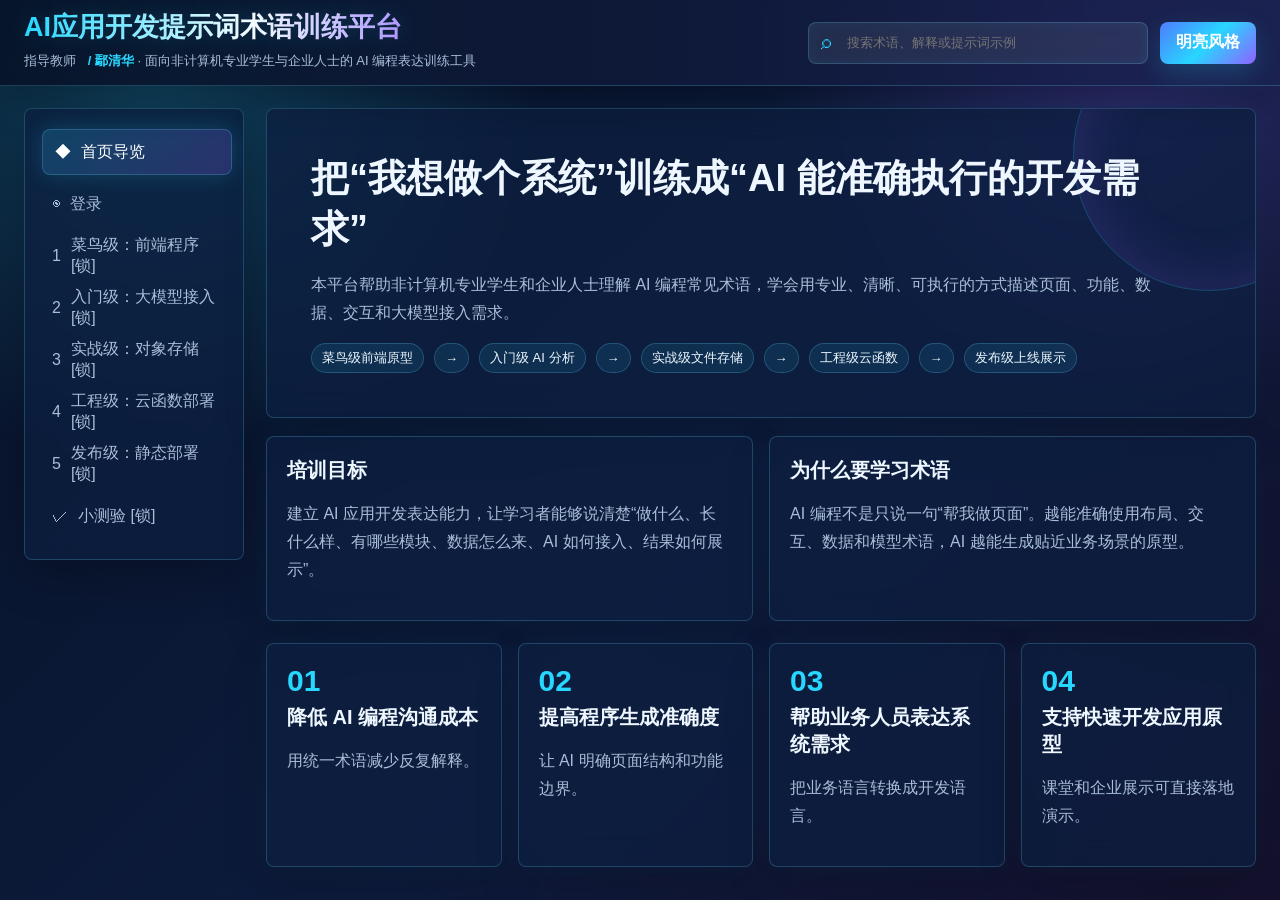
==== training.html @ 305ff989 "Add files via upload" ====
<!DOCTYPE html>
<html lang="zh-CN">
<head>
  <meta charset="UTF-8" />
  <meta name="viewport" content="width=device-width, initial-scale=1.0" />
  <title>AI应用开发提示词术语训练平台</title>
  <style>
    :root {
      --bg: #071328;
      --bg-2: #0d1b3d;
      --panel: rgba(13, 31, 65, 0.72);
      --panel-strong: rgba(18, 38, 83, 0.92);
      --text: #eef7ff;
      --muted: #a9bed8;
      --line: rgba(105, 219, 255, 0.22);
      --cyan: #27d7ff;
      --blue: #4f7cff;
      --violet: #8f62ff;
      --pink: #e55cff;
      --good: #48f0a9;
      --warn: #ffd166;
      --shadow: rgba(39, 215, 255, 0.18);
      --radius: 8px;
      --top-height: 86px;
      --side-width: 220px;
    }

    body.light {
      --bg: #eef6ff;
      --bg-2: #f7fbff;
      --panel: rgba(255, 255, 255, 0.82);
      --panel-strong: rgba(255, 255, 255, 0.96);
      --text: #10213f;
      --muted: #51637d;
      --line: rgba(38, 118, 180, 0.2);
      --cyan: #008fc5;
      --blue: #355eea;
      --violet: #7651dc;
      --pink: #be3cd2;
      --shadow: rgba(49, 111, 194, 0.16);
    }

    * { box-sizing: border-box; }
    html { scroll-behavior: smooth; }
    body {
      margin: 0;
      min-height: 100vh;
      font-family: "Microsoft YaHei", "PingFang SC", Arial, sans-serif;
      color: var(--text);
      background:
        radial-gradient(circle at 12% 8%, rgba(39, 215, 255, 0.24), transparent 28%),
        radial-gradient(circle at 88% 6%, rgba(143, 98, 255, 0.24), transparent 26%),
        linear-gradient(135deg, var(--bg), var(--bg-2) 58%, #14112d);
      overflow-x: hidden;
    }

    body.light {
      background:
        radial-gradient(circle at 12% 8%, rgba(39, 215, 255, 0.22), transparent 28%),
        radial-gradient(circle at 88% 6%, rgba(143, 98, 255, 0.18), transparent 26%),
        linear-gradient(135deg, var(--bg), var(--bg-2) 62%, #f8f0ff);
    }

    .topbar {
      position: fixed;
      inset: 0 0 auto 0;
      height: var(--top-height);
      z-index: 50;
      display: flex;
      align-items: center;
      justify-content: space-between;
      gap: 24px;
      padding: 14px 24px;
      background: linear-gradient(90deg, rgba(7, 19, 40, 0.92), rgba(25, 33, 78, 0.78));
      border-bottom: 1px solid var(--line);
      backdrop-filter: blur(18px);
      box-shadow: 0 12px 38px rgba(0, 0, 0, 0.25);
    }

    body.light .topbar {
      background: linear-gradient(90deg, rgba(255, 255, 255, 0.9), rgba(242, 247, 255, 0.8));
    }

    .brand {
      min-width: 0;
    }

    .brand h1 {
      margin: 0;
      font-size: clamp(20px, 2.1vw, 30px);
      line-height: 1.15;
      letter-spacing: 0;
      background: linear-gradient(90deg, var(--cyan), #fff, var(--violet));
      -webkit-background-clip: text;
      color: transparent;
      text-shadow: 0 0 24px rgba(39, 215, 255, 0.2);
    }

    body.light .brand h1 { background: linear-gradient(90deg, #006cba, #203c86, #8b40ca); -webkit-background-clip: text; }

    .brand p {
      margin: 7px 0 0;
      color: var(--muted);
      font-size: 13px;
      white-space: nowrap;
      overflow: hidden;
      text-overflow: ellipsis;
    }

    .teacher {
      color: var(--cyan);
      font-weight: 700;
      margin-left: 8px;
    }

    .top-actions {
      display: flex;
      align-items: center;
      gap: 12px;
      flex-shrink: 0;
    }

    .search-box {
      width: min(32vw, 340px);
      position: relative;
    }

    .search-box input {
      width: 100%;
      height: 42px;
      padding: 0 14px 0 38px;
      border: 1px solid var(--line);
      border-radius: var(--radius);
      color: var(--text);
      background: rgba(255, 255, 255, 0.08);
      outline: none;
      box-shadow: inset 0 0 18px rgba(39, 215, 255, 0.06);
    }

    .search-box::before {
      content: "⌕";
      position: absolute;
      left: 13px;
      top: 8px;
      color: var(--cyan);
      font-size: 20px;
    }

    button {
      font: inherit;
      color: var(--text);
      cursor: pointer;
      border: 0;
    }

    .gradient-btn {
      min-height: 42px;
      padding: 0 16px;
      border-radius: var(--radius);
      background: linear-gradient(135deg, var(--blue), var(--cyan), var(--violet));
      color: #fff;
      font-weight: 700;
      box-shadow: 0 10px 26px var(--shadow);
      transition: transform .22s ease, box-shadow .22s ease, filter .22s ease;
    }

    .gradient-btn:hover {
      transform: translateY(-2px);
      filter: brightness(1.08);
      box-shadow: 0 16px 34px var(--shadow);
    }

    .layout {
      display: grid;
      grid-template-columns: var(--side-width) minmax(0, 1fr);
      gap: 22px;
      padding: calc(var(--top-height) + 22px) 24px 28px;
    }

    .sidebar {
      position: fixed;
      top: calc(var(--top-height) + 22px);
      left: 24px;
      width: var(--side-width);
      max-height: calc(100vh - var(--top-height) - 42px);
      padding: 14px;
      border: 1px solid var(--line);
      border-radius: var(--radius);
      background: var(--panel);
      backdrop-filter: blur(16px);
      box-shadow: 0 18px 45px rgba(0, 0, 0, 0.24);
      overflow: auto;
    }

    .nav-btn {
      width: 100%;
      display: flex;
      align-items: center;
      gap: 10px;
      min-height: 46px;
      margin: 6px 0;
      padding: 0 12px;
      border-radius: var(--radius);
      background: transparent;
      color: var(--muted);
      text-align: left;
      transition: all .2s ease;
      border: 1px solid transparent;
    }

    .nav-btn:hover,
    .nav-btn.active {
      color: #fff;
      background: linear-gradient(135deg, rgba(39, 215, 255, 0.18), rgba(143, 98, 255, 0.22));
      border-color: var(--line);
      box-shadow: 0 0 22px var(--shadow);
      transform: translateX(3px);
    }

    body.light .nav-btn:hover,
    body.light .nav-btn.active { color: #16315f; }

    .main {
      grid-column: 2;
      min-width: 0;
    }

    .view {
      display: none;
      animation: rise .32s ease both;
    }

    .view.active { display: block; }

    @keyframes rise {
      from { opacity: 0; transform: translateY(10px); }
      to { opacity: 1; transform: translateY(0); }
    }

    .hero-panel,
    .glass-card,
    .term-card,
    .case-card,
    .quiz-card,
    .builder-panel {
      border: 1px solid var(--line);
      border-radius: var(--radius);
      background: var(--panel);
      backdrop-filter: blur(16px);
      box-shadow: 0 18px 44px rgba(0, 0, 0, 0.2), 0 0 28px rgba(39, 215, 255, 0.06);
    }

    .hero-panel {
      padding: clamp(24px, 4vw, 44px);
      position: relative;
      overflow: hidden;
    }

    .hero-panel::after {
      content: "";
      position: absolute;
      right: -90px;
      top: -90px;
      width: 270px;
      height: 270px;
      border: 1px solid rgba(39, 215, 255, 0.24);
      border-radius: 50%;
      box-shadow: inset 0 0 60px rgba(143, 98, 255, 0.2);
    }

    h2 {
      margin: 0 0 14px;
      font-size: clamp(24px, 3vw, 38px);
      letter-spacing: 0;
    }

    h3 {
      margin: 0 0 12px;
      font-size: 20px;
    }

    p { line-height: 1.75; }
    .muted { color: var(--muted); }

    .section-title {
      display: flex;
      align-items: end;
      justify-content: space-between;
      gap: 16px;
      margin: 0 0 18px;
    }

    .grid {
      display: grid;
      gap: 16px;
    }

    .value-grid { grid-template-columns: repeat(4, minmax(0, 1fr)); margin-top: 22px; }
    .two-grid { grid-template-columns: repeat(2, minmax(0, 1fr)); }
    .three-grid { grid-template-columns: repeat(3, minmax(0, 1fr)); }

    .glass-card {
      padding: 20px;
      transition: transform .22s ease, border-color .22s ease;
    }

    .glass-card:hover {
      transform: translateY(-4px);
      border-color: rgba(39, 215, 255, 0.5);
    }

    .metric {
      font-size: 30px;
      font-weight: 800;
      color: var(--cyan);
      margin-bottom: 6px;
    }

    .path {
      display: flex;
      flex-wrap: wrap;
      gap: 10px;
      margin-top: 16px;
    }

    .path span,
    .chip {
      display: inline-flex;
      align-items: center;
      min-height: 30px;
      padding: 4px 10px;
      border-radius: 999px;
      color: var(--text);
      border: 1px solid var(--line);
      background: rgba(39, 215, 255, 0.1);
      font-size: 13px;
    }

    .toolbar {
      display: flex;
      gap: 10px;
      flex-wrap: wrap;
      margin: 0 0 18px;
    }

    .filter-btn {
      min-height: 34px;
      padding: 0 12px;
      border-radius: 999px;
      background: rgba(255, 255, 255, 0.08);
      border: 1px solid var(--line);
      color: var(--muted);
    }

    .filter-btn.active {
      color: #fff;
      background: linear-gradient(135deg, var(--blue), var(--violet));
      box-shadow: 0 8px 20px var(--shadow);
    }

    body.light .filter-btn.active { color: #fff; }

    .term-category {
      margin: 0 0 22px;
    }

    .term-category h3 {
      color: var(--cyan);
      padding-left: 10px;
      border-left: 3px solid var(--cyan);
    }

    .level-nav {
      display: grid;
      grid-template-columns: repeat(5, minmax(0, 1fr));
      gap: 10px;
      margin-bottom: 12px;
    }

    .level-btn {
      min-height: 74px;
      padding: 12px;
      border-radius: var(--radius);
      border: 1px solid var(--line);
      background: rgba(255, 255, 255, 0.07);
      color: var(--muted);
      text-align: left;
      transition: all .22s ease;
    }

    .level-btn b {
      display: block;
      color: var(--text);
      margin-bottom: 4px;
      font-size: 15px;
    }

    .level-btn span {
      font-size: 12px;
      line-height: 1.45;
    }

    .level-btn.active,
    .level-btn:hover {
      background: linear-gradient(135deg, rgba(39, 215, 255, 0.18), rgba(143, 98, 255, 0.24));
      border-color: rgba(39, 215, 255, 0.5);
      box-shadow: 0 12px 28px var(--shadow);
      transform: translateY(-2px);
    }

    .level-summary {
      display: grid;
      grid-template-columns: minmax(0, 1.25fr) minmax(260px, .75fr);
      gap: 16px;
      margin: 0 0 16px;
    }

    .dictionary-content {
      min-height: 320px;
    }

    .term-list {
      grid-template-columns: repeat(2, minmax(0, 1fr));
    }

    .term-card {
      padding: 18px;
      transition: transform .22s ease, border-color .22s ease;
    }

    .term-card:hover {
      transform: translateY(-4px);
      border-color: rgba(229, 92, 255, 0.42);
    }

    .term-card strong {
      display: block;
      font-size: 18px;
      margin-bottom: 8px;
      color: var(--text);
    }

    .example {
      margin-top: 10px;
      padding: 11px 12px;
      border-left: 3px solid var(--cyan);
      background: rgba(39, 215, 255, 0.08);
      color: var(--muted);
      border-radius: 0 var(--radius) var(--radius) 0;
    }

    .flip-grid {
      grid-template-columns: repeat(auto-fill, minmax(230px, 1fr));
    }

    .flip {
      min-height: 250px;
      perspective: 1000px;
    }

    .flip-inner {
      position: relative;
      width: 100%;
      height: 100%;
      min-height: 250px;
      transition: transform .62s ease;
      transform-style: preserve-3d;
    }

    .flip:hover .flip-inner { transform: rotateY(180deg); }

    .flip-face {
      position: absolute;
      inset: 0;
      padding: 18px;
      border: 1px solid var(--line);
      border-radius: var(--radius);
      background: linear-gradient(145deg, rgba(39, 215, 255, 0.12), rgba(143, 98, 255, 0.14)), var(--panel-strong);
      backface-visibility: hidden;
      overflow: auto;
      box-shadow: 0 16px 34px rgba(0, 0, 0, 0.18);
    }

    .flip-back { transform: rotateY(180deg); }
    .flip-title { font-size: 24px; font-weight: 800; margin-top: 42px; }

    .graph-wrap {
      display: grid;
      grid-template-columns: minmax(0, 1.4fr) minmax(280px, .6fr);
      gap: 18px;
    }

    .graph-stage {
      min-height: 540px;
      position: relative;
      border: 1px solid var(--line);
      border-radius: var(--radius);
      background:
        radial-gradient(circle at 50% 50%, rgba(39, 215, 255, 0.16), transparent 23%),
        radial-gradient(circle at 22% 26%, rgba(143, 98, 255, 0.16), transparent 18%),
        radial-gradient(circle at 80% 74%, rgba(72, 240, 169, 0.1), transparent 18%),
        linear-gradient(rgba(39, 215, 255, 0.05) 1px, transparent 1px),
        linear-gradient(90deg, rgba(39, 215, 255, 0.05) 1px, transparent 1px),
        rgba(0, 0, 0, 0.1);
      background-size: 28px 28px;
      overflow: hidden;
    }

    .graph-stage svg {
      position: absolute;
      inset: 0;
      width: 100%;
      height: 100%;
      pointer-events: none;
    }

    .node {
      position: absolute;
      width: 132px;
      min-height: 50px;
      padding: 10px;
      display: grid;
      place-items: center;
      text-align: center;
      border-radius: var(--radius);
      border: 1px solid rgba(39, 215, 255, 0.45);
      background: rgba(14, 36, 78, 0.88);
      box-shadow: 0 0 26px rgba(39, 215, 255, 0.14);
      color: #fff;
      font-weight: 700;
      transform: translate(-50%, -50%);
      transition: all .22s ease;
    }

    body.light .node { background: rgba(255, 255, 255, 0.94); color: #143265; }

    .node.center {
      width: 170px;
      min-height: 72px;
      background: linear-gradient(135deg, var(--blue), var(--violet));
    }

    .node.level-node {
      width: 158px;
      min-height: 66px;
      background: linear-gradient(145deg, rgba(39, 215, 255, 0.2), rgba(143, 98, 255, 0.22)), rgba(14, 36, 78, 0.92);
    }

    .node.category-node {
      width: 118px;
      min-height: 44px;
      font-size: 12px;
      border-color: rgba(72, 240, 169, 0.42);
      box-shadow: 0 0 18px rgba(72, 240, 169, 0.12);
    }

    .node:hover,
    .node.active {
      border-color: var(--pink);
      box-shadow: 0 0 34px rgba(229, 92, 255, 0.36);
      transform: translate(-50%, -50%) scale(1.04);
    }

    .case-card {
      padding: 20px;
    }

    .stage-rail {
      display: grid;
      grid-template-columns: repeat(5, minmax(0, 1fr));
      gap: 10px;
      margin: 16px 0;
    }

    .stage-btn {
      min-height: 82px;
      padding: 12px;
      border: 1px solid var(--line);
      border-radius: var(--radius);
      background: rgba(255, 255, 255, 0.07);
      color: var(--muted);
      text-align: left;
      transition: all .22s ease;
    }

    .stage-btn b {
      display: block;
      color: var(--text);
      margin-bottom: 4px;
      font-size: 14px;
    }

    .stage-btn.active,
    .stage-btn:hover {
      color: var(--text);
      border-color: rgba(39, 215, 255, .55);
      background: linear-gradient(135deg, rgba(39, 215, 255, .16), rgba(143, 98, 255, .22));
      box-shadow: 0 12px 28px var(--shadow);
      transform: translateY(-2px);
    }

    .process-flow {
      display: flex;
      flex-wrap: wrap;
      gap: 10px;
      align-items: center;
      margin: 12px 0;
    }

    .process-flow span {
      display: inline-flex;
      align-items: center;
      min-height: 34px;
      padding: 6px 11px;
      border: 1px solid var(--line);
      border-radius: var(--radius);
      background: rgba(39, 215, 255, .08);
      color: var(--muted);
    }

    .prompt-box {
      white-space: pre-wrap;
      padding: 14px;
      border-left: 3px solid var(--cyan);
      border-radius: 0 var(--radius) var(--radius) 0;
      background: rgba(39, 215, 255, .08);
      color: var(--text);
      line-height: 1.75;
    }

    .subnav {
      display: flex;
      flex-wrap: wrap;
      gap: 10px;
      margin: 16px 0;
    }

    .subnav-btn {
      min-height: 36px;
      padding: 0 12px;
      border-radius: 999px;
      border: 1px solid var(--line);
      background: rgba(255, 255, 255, .07);
      color: var(--muted);
    }

    .subnav-btn.active,
    .subnav-btn:hover {
      color: #fff;
      border-color: rgba(39, 215, 255, .55);
      background: linear-gradient(135deg, var(--blue), var(--violet));
      box-shadow: 0 8px 20px var(--shadow);
    }

    body.light .subnav-btn.active,
    body.light .subnav-btn:hover { color: #fff; }

    .compare {
      display: grid;
      grid-template-columns: repeat(2, minmax(0, 1fr));
      gap: 16px;
      margin: 20px 0;
    }

    .compare-card {
      padding: 18px;
      border-radius: var(--radius);
      border: 1px solid var(--line);
      background: rgba(255, 255, 255, 0.07);
    }

    .compare-card.professional {
      border-color: rgba(72, 240, 169, 0.45);
      box-shadow: 0 0 26px rgba(72, 240, 169, 0.08);
    }

    .builder {
      display: grid;
      grid-template-columns: minmax(0, .92fr) minmax(360px, 1.08fr);
      gap: 18px;
    }

    .builder-panel {
      padding: 18px;
    }

    .check-group {
      margin-bottom: 18px;
    }

    .check-group h3 {
      font-size: 17px;
      color: var(--cyan);
    }

    .options {
      display: grid;
      grid-template-columns: repeat(2, minmax(0, 1fr));
      gap: 10px;
    }

    label.option {
      display: flex;
      align-items: center;
      gap: 9px;
      padding: 10px;
      min-height: 42px;
      border: 1px solid var(--line);
      border-radius: var(--radius);
      background: rgba(255, 255, 255, 0.06);
      color: var(--muted);
      cursor: pointer;
    }

    label.option:has(input:checked) {
      color: var(--text);
      border-color: rgba(39, 215, 255, 0.55);
      background: rgba(39, 215, 255, 0.14);
    }

    input[type="checkbox"],
    input[type="radio"] {
      accent-color: var(--cyan);
    }

    textarea {
      width: 100%;
      min-height: 300px;
      resize: vertical;
      padding: 14px;
      color: var(--text);
      border: 1px solid var(--line);
      border-radius: var(--radius);
      background: rgba(0, 0, 0, 0.18);
      outline: none;
      line-height: 1.72;
      font-family: "Microsoft YaHei", Arial, sans-serif;
    }

    body.light textarea { background: rgba(255, 255, 255, 0.72); }

    .scores {
      display: grid;
      grid-template-columns: repeat(3, 1fr);
      gap: 10px;
      margin: 14px 0;
    }

    .score {
      padding: 12px;
      border: 1px solid var(--line);
      border-radius: var(--radius);
      background: rgba(255, 255, 255, 0.06);
      text-align: center;
    }

    .score b {
      display: block;
      font-size: 24px;
      color: var(--good);
    }

    .quiz-card {
      padding: 18px;
      margin-bottom: 14px;
    }

    .quiz-options {
      display: grid;
      gap: 10px;
      margin-top: 12px;
    }

    .quiz-option {
      width: 100%;
      padding: 12px;
      text-align: left;
      border: 1px solid var(--line);
      border-radius: var(--radius);
      background: rgba(255, 255, 255, 0.06);
      color: var(--text);
    }

    .quiz-option.correct { border-color: var(--good); background: rgba(72, 240, 169, 0.14); }
    .quiz-option.wrong { border-color: #ff6b8a; background: rgba(255, 107, 138, 0.14); }

    .answer {
      display: none;
      margin-top: 12px;
      padding: 12px;
      border-radius: var(--radius);
      background: rgba(39, 215, 255, 0.08);
      color: var(--muted);
    }

    .answer.show { display: block; }

    .form-grid {
      display: grid;
      grid-template-columns: repeat(2, minmax(0, 1fr));
      gap: 14px;
      margin: 14px 0;
    }

    .field label {
      display: block;
      margin-bottom: 8px;
      color: var(--muted);
      font-size: 14px;
    }

    .field input {
      width: 100%;
      min-height: 42px;
      padding: 0 12px;
      border-radius: var(--radius);
      border: 1px solid var(--line);
      color: var(--text);
      background: rgba(255, 255, 255, 0.08);
      outline: none;
    }

    .status-strip {
      display: flex;
      align-items: center;
      justify-content: space-between;
      gap: 12px;
      flex-wrap: wrap;
      margin-bottom: 16px;
      padding: 14px 16px;
      border: 1px solid var(--line);
      border-radius: var(--radius);
      background: rgba(39, 215, 255, 0.08);
    }

    .locked-note {
      padding: 24px;
      text-align: center;
      border: 1px solid var(--line);
      border-radius: var(--radius);
      background: var(--panel);
    }

    .data-table {
      width: 100%;
      border-collapse: collapse;
      overflow: hidden;
      border-radius: var(--radius);
    }

    .data-table th,
    .data-table td {
      padding: 11px 10px;
      border-bottom: 1px solid var(--line);
      text-align: left;
      vertical-align: top;
      color: var(--muted);
      font-size: 14px;
    }

    .data-table th {
      color: var(--text);
      background: rgba(39, 215, 255, 0.1);
    }

    .empty {
      padding: 28px;
      text-align: center;
      color: var(--muted);
    }

    .toast {
      position: fixed;
      right: 22px;
      bottom: 22px;
      z-index: 90;
      padding: 12px 16px;
      border-radius: var(--radius);
      background: var(--panel-strong);
      border: 1px solid var(--line);
      box-shadow: 0 16px 34px rgba(0, 0, 0, 0.22);
      transform: translateY(20px);
      opacity: 0;
      pointer-events: none;
      transition: all .25s ease;
    }

    .toast.show { transform: translateY(0); opacity: 1; }

    @media (max-width: 1050px) {
      :root { --side-width: 188px; }
      .value-grid, .three-grid { grid-template-columns: repeat(2, minmax(0, 1fr)); }
      .term-list, .builder, .graph-wrap, .level-summary { grid-template-columns: 1fr; }
      .level-nav, .stage-rail { grid-template-columns: repeat(2, minmax(0, 1fr)); }
      .graph-stage { min-height: 460px; }
    }

    @media (max-width: 760px) {
      :root { --top-height: 148px; }
      .topbar {
        align-items: stretch;
        flex-direction: column;
        gap: 10px;
        padding: 12px 14px;
      }
      .top-actions { width: 100%; }
      .search-box { width: 100%; }
      .gradient-btn { flex-shrink: 0; }
      .layout {
        display: block;
        padding: calc(var(--top-height) + 12px) 12px 20px;
      }
      .sidebar {
        position: sticky;
        top: var(--top-height);
        left: auto;
        width: 100%;
        display: flex;
        gap: 8px;
        overflow-x: auto;
        margin-bottom: 14px;
      }
      .nav-btn {
        min-width: 126px;
        justify-content: center;
        margin: 0;
      }
      .main { grid-column: auto; }
      .value-grid, .two-grid, .three-grid, .compare, .options, .scores, .form-grid { grid-template-columns: 1fr; }
      .level-nav, .stage-rail { grid-template-columns: 1fr; }
      .brand p { white-space: normal; }
      .node { width: 112px; font-size: 13px; }
      .node.center { width: 142px; }
    }
  </style>
</head>
<body>
  <header class="topbar">
    <div class="brand">
      <h1>AI应用开发提示词术语训练平台</h1>
      <p>指导教师 <span class="teacher">/ 鄢清华</span> · 面向非计算机专业学生与企业人士的 AI 编程表达训练工具</p>
    </div>
    <div class="top-actions">
      <div class="search-box">
        <input id="searchInput" type="search" placeholder="搜索术语、解释或提示词示例" />
      </div>
      <button id="themeToggle" class="gradient-btn">明亮风格</button>
    </div>
  </header>

  <div class="layout">
    <aside class="sidebar" id="sidebar"></aside>
    <main class="main">
      <section id="home" class="view active"></section>
      <section id="auth" class="view"></section>
      <section id="level0" class="view"></section>
      <section id="level1" class="view"></section>
      <section id="level2" class="view"></section>
      <section id="level3" class="view"></section>
      <section id="level4" class="view"></section>
      <section id="dictionary" class="view"></section>
      <section id="cards" class="view"></section>
      <section id="graph" class="view"></section>
      <section id="cases" class="view"></section>
      <section id="journey" class="view"></section>
      <section id="builder" class="view"></section>
      <section id="quiz" class="view"></section>
      <section id="admin" class="view"></section>
      <section id="searchResults" class="view"></section>
    </main>
  </div>
  <div id="toast" class="toast"></div>

  <script>
    const navItems = [
      { id: "home", label: "首页导览", icon: "◆", access: "public" },
      { id: "auth", label: "登录", icon: "◉", access: "public" },
      { id: "level0", label: "菜鸟级：前端程序", icon: "1", access: "user" },
      { id: "level1", label: "入门级：大模型接入", icon: "2", access: "user" },
      { id: "level2", label: "实战级：对象存储", icon: "3", access: "user" },
      { id: "level3", label: "工程级：云函数部署", icon: "4", access: "user" },
      { id: "level4", label: "发布级：静态部署", icon: "5", access: "user" },
      { id: "quiz", label: "小测验", icon: "✓", access: "user" },
      { id: "admin", label: "系统管理", icon: "★", access: "admin" }
    ];

    const terms = [
      ["项目与文件结构类", "单文件 HTML", "把页面结构、样式和脚本都写在一个 HTML 文件中。", "像一个装好所有零件的演示文件，打开浏览器就能运行。", "请生成一个单文件 HTML 程序，CSS 和 JavaScript 全部内嵌。"],
      ["项目与文件结构类", "前端页面", "用户在浏览器中看到和操作的网页界面。", "就像系统的门面和操作台。", "请先生成前端页面原型，重点展示布局和交互效果。"],
      ["项目与文件结构类", "静态网页原型", "不连接后端数据库，主要用于展示界面和流程的网页。", "像一套可以点击的效果图。", "请制作一个静态网页原型，所有数据使用 JavaScript 数组模拟。"],
      ["项目与文件结构类", "本地运行", "程序不依赖服务器，直接用浏览器打开即可使用。", "文件放在电脑上双击就能看。", "要求程序可以本地运行，不依赖后端服务。"],
      ["项目与文件结构类", "模块化结构", "把功能按模块分组，便于阅读、维护和扩展。", "像把课程按章节整理好。", "请将代码按数据、渲染、交互三个模块组织。"],

      ["页面布局与视觉设计类", "UI", "User Interface，用户界面，指按钮、卡片、菜单等视觉与操作元素。", "用户看到和点击的所有界面部分。", "请设计清晰、美观、适合课堂展示的 UI。"],
      ["页面布局与视觉设计类", "响应式布局", "页面能根据电脑、平板、手机屏幕自动调整排版。", "大屏小屏都不挤、不乱。", "请实现响应式布局，电脑端优先，同时兼容手机。"],
      ["页面布局与视觉设计类", "卡片式布局", "用一个个卡片承载信息，便于分组展示。", "像把信息放进整齐的信息盒子。", "请使用卡片式布局展示指标、术语和案例。"],
      ["页面布局与视觉设计类", "毛玻璃效果", "半透明背景配合模糊，形成现代科技感。", "像隔着磨砂玻璃看背景。", "请为主要内容卡片增加毛玻璃效果和轻微发光边框。"],
      ["页面布局与视觉设计类", "渐变按钮", "按钮背景由多个颜色平滑过渡。", "让关键操作更醒目。", "请为主要按钮使用蓝紫青色渐变效果。"],
      ["页面布局与视觉设计类", "发光边框", "边框带有柔和光晕，增强科技视觉。", "像电子屏边缘微微发亮。", "请给当前卡片增加青色发光边框。"],
      ["页面布局与视觉设计类", "视觉层级", "通过大小、颜色、间距区分信息重要程度。", "让用户先看到重点，再看细节。", "请优化视觉层级，使标题、说明和操作按钮清晰区分。"],

      ["导航与菜单类", "顶部导航栏", "固定在页面顶部的导航或标题区域。", "页面最上方的控制条。", "请在页面顶部固定显示系统名称、搜索框和风格切换按钮。"],
      ["导航与菜单类", "左侧导航键", "放在页面左边的功能切换按钮。", "像软件左边的功能目录。", "请使用左侧导航键切换不同功能模块。"],
      ["导航与菜单类", "共享主显示区", "多个功能共用同一个内容区域，根据点击切换显示。", "一个大屏幕，点不同菜单就换不同内容。", "点击左侧导航后，所有内容都在共享主显示区切换，不跳转页面。"],
      ["导航与菜单类", "隐藏抽屉式菜单", "菜单默认收起，需要点击按钮后从侧边滑出。", "像手机 App 里的侧滑菜单。", "请在移动端使用隐藏抽屉式菜单节省空间。"],
      ["导航与菜单类", "高亮状态", "当前选中菜单或按钮用颜色、背景等方式突出。", "告诉用户现在在哪个栏目。", "请为当前选中的导航键添加高亮效果。"],

      ["交互控件类", "搜索框", "用于输入关键词并筛选内容的控件。", "输入想找的词，系统显示相关结果。", "请添加搜索框，支持按术语名称、解释和示例搜索。"],
      ["交互控件类", "复选框", "可以多选的选项控件。", "适合同时选择多个功能。", "请用复选框让用户选择需要的功能模块。"],
      ["交互控件类", "单选按钮", "一组选项中只能选择一个。", "适合二选一或多选一。", "请用单选按钮选择模型输出模式。"],
      ["交互控件类", "筛选器", "按分类、标签或条件缩小显示范围。", "从很多内容里快速挑出想看的部分。", "请为术语卡片增加分类筛选器。"],
      ["交互控件类", "一键复制", "点击按钮复制文本到剪贴板。", "不用手动选中文字。", "请为生成的提示词增加一键复制按钮。"],
      ["交互控件类", "悬浮动画", "鼠标经过元素时产生轻微移动、发光或翻转。", "让界面更有反馈感。", "请为卡片添加鼠标悬浮动画。"],

      ["AI 大模型接入类", "API Key", "调用大模型服务时用于身份验证的密钥。", "像访问 AI 服务的专用钥匙。", "请预留 API Key 输入框，但不要在前端代码中写死密钥。"],
      ["AI 大模型接入类", "大模型接入", "让程序通过接口调用 AI 模型生成、分析或对话。", "把 AI 能力接进应用里。", "请预留大模型 API 接入模块，包含模型选择和提示词模板。"],
      ["AI 大模型接入类", "模型选择", "让用户选择不同 AI 模型处理任务。", "根据任务选择不同 AI 助手。", "请添加模型选择下拉框，支持后续扩展更多模型。"],
      ["AI 大模型接入类", "提示词模板", "预先设计好的提示词结构，可重复使用。", "像一张标准提需求表。", "请内置提示词模板，用户勾选后自动拼装完整需求。"],
      ["AI 大模型接入类", "流式输出", "AI 生成内容时逐字或分段显示。", "像正在实时打字。", "请设计流式输出展示区域，便于观察 AI 生成过程。"],
      ["AI 大模型接入类", "上下文保留", "保存前面对话或数据，让 AI 理解连续任务。", "让 AI 记得刚才说过什么。", "请支持上下文保留，便于多轮修改同一个应用。"],

      ["数据导入、存储与管理类", "JSON 数据", "一种常见的数据格式，适合在网页中保存结构化信息。", "像用键值对整理出来的表格信息。", "请使用 JSON 数组内置术语、案例和测验数据。"],
      ["数据导入、存储与管理类", "数据导入", "把外部表格、文本或文件加载到系统中。", "把资料放进系统让它处理。", "请添加数据导入入口，支持后续读取 Excel 或 CSV 文件。"],
      ["数据导入、存储与管理类", "本地存储", "把少量数据保存在用户浏览器中。", "关闭网页后还能保留一些设置。", "请将主题偏好保存在用户浏览器中，用户下次打开时仍能保留选择。"],
      ["数据导入、存储与管理类", "数据表", "按行列组织的数据集合。", "像 Excel 里的表。", "请用数据表展示导入后的员工或课程信息。"],
      ["数据导入、存储与管理类", "增删改查", "新增、删除、修改、查询数据的基本操作。", "管理数据最常见的四件事。", "请为企业管理系统设计增删改查功能模块。"],

      ["图表与可视化类", "数据可视化", "用图表把数据规律展示出来。", "把数字变成更容易看懂的图。", "请加入数据可视化模块，展示趋势、占比和排名。"],
      ["图表与可视化类", "柱状图", "用长短不同的柱子比较数量。", "适合看谁多谁少。", "请用柱状图展示各部门培训人数。"],
      ["图表与可视化类", "折线图", "用线条展示数据随时间变化的趋势。", "适合看上升或下降。", "请用折线图展示近 12 个月销售趋势。"],
      ["图表与可视化类", "饼图", "用扇形展示各部分占比。", "适合看构成比例。", "请用饼图展示不同岗位简历占比。"],
      ["图表与可视化类", "大屏看板", "适合投屏展示的综合数据页面。", "像企业会议室里的数据大屏。", "请设计科技风大屏看板，展示核心指标和动态图表。"],

      ["功能模块设计类", "登录模块", "用于用户进入系统前身份确认的功能。", "进入系统的门禁。", "请设计登录模块界面，支持姓名和手机号登录。"],
      ["功能模块设计类", "报告生成", "根据数据自动生成分析结论或文档。", "让系统帮忙写总结。", "请添加报告生成按钮，根据图表数据生成分析摘要。"],
      ["功能模块设计类", "一键下载", "点击按钮下载报告、图片或数据文件。", "把结果保存到电脑。", "请加入一键下载功能，导出当前报告文本。"],
      ["功能模块设计类", "用户设置", "让用户修改偏好、主题、模型等配置。", "系统里的个人设置区。", "请设计用户设置模块，包含主题和模型配置。"],
      ["功能模块设计类", "权限管理", "控制不同角色能看到或操作哪些内容。", "不同身份有不同权限。", "请为企业管理系统预留权限管理模块。"],

      ["用户体验与界面细节类", "可读性", "文字清晰、对比足够、信息不过度拥挤。", "看得清、读得顺。", "请保证文字清晰可读，深色背景下对比度足够。"],
      ["用户体验与界面细节类", "空状态", "没有数据时显示的提示内容。", "没有结果时别让页面空白。", "请为搜索无结果时设计空状态提示。"],
      ["用户体验与界面细节类", "即时反馈", "用户操作后马上显示结果或提示。", "点了按钮就知道发生了什么。", "请在复制、答题和筛选后提供即时反馈。"],
      ["用户体验与界面细节类", "加载状态", "数据处理中显示等待提示。", "告诉用户系统正在处理。", "请为生成报告过程设计加载状态。"],
      ["用户体验与界面细节类", "信息密度", "单位屏幕内展示的信息多少。", "信息太少显空，太多显乱。", "请控制信息密度，适合课堂投屏和企业演示。"],

      ["AI 编程提示词动作词类", "生成", "要求 AI 从零创建内容或代码。", "让 AI 帮你做出来。", "请生成一个完整可运行的单文件 HTML 程序。"],
      ["AI 编程提示词动作词类", "优化", "在原有基础上改得更好。", "不是重做，而是变好。", "请优化页面布局和按钮交互，让界面更专业。"],
      ["AI 编程提示词动作词类", "重构", "调整代码结构，提升可维护性，不一定改变外观。", "把内部整理得更清楚。", "请重构 JavaScript 代码，使数据和渲染逻辑分离。"],
      ["AI 编程提示词动作词类", "修复", "解决错误、异常或不符合预期的问题。", "把坏掉的地方改好。", "请修复搜索框无法匹配提示词示例的问题。"],
      ["AI 编程提示词动作词类", "扩展", "在已有功能上增加新功能。", "继续加模块。", "请扩展小测验模块，增加答题统计和错题回顾。"],
      ["AI 编程提示词动作词类", "预留", "先设计接口或位置，方便后续接入真实能力。", "先留好插口。", "请预留真实数据库和大模型 API 接入位置。"]
    ].map(([category, name, desc, plain, example]) => ({ category, name, desc, plain, example }));

    terms.push(...[
      ["对象存储及文件写入调用类", "对象存储", "一种把图片、文档、音视频、压缩包、日志等非结构化文件保存到云端的存储服务。它通常用 Bucket 管理空间，用 Object 表示每个文件，并通过 HTTP/HTTPS 链接、API 或 SDK 完成上传、读取、下载、删除、权限控制和生命周期管理。", "像给应用配了一个云端文件柜：前端负责选择文件和发起上传，云端负责可靠保存文件，并返回一个可访问或受权限保护的文件链接。", "请为系统设计对象存储模块，支持文件上传、文件列表、访问链接生成、权限控制和后续接入云函数安全写入。"],
      ["对象存储及文件写入调用类", "Bucket", "对象存储中用于归类存放文件的容器。", "像云端文件柜里的一个文件夹。", "请在提示词中说明文件上传到指定 Bucket，并返回可访问链接。"],
      ["对象存储及文件写入调用类", "文件上传", "把本地文件传到系统或云端存储服务中。", "把电脑里的资料放到应用里。", "请添加文件上传控件，支持上传图片、PDF 或 Excel 文件。"],
      ["对象存储及文件写入调用类", "文件下载", "把系统中的文件保存到用户电脑。", "把云端或页面里的结果取回来。", "请提供文件下载按钮，允许用户下载生成的报告。"],
      ["对象存储及文件写入调用类", "文件写入", "程序把文本、数据或文件内容保存到指定位置。", "让系统真的把结果写进去，而不是只显示。", "请通过后端接口或云函数完成文件写入，不要只在前端模拟。"],
      ["对象存储及文件写入调用类", "访问链接", "文件上传后生成的可访问 URL 地址。", "别人打开这个链接就能看到文件。", "请在上传成功后返回文件访问链接，并显示在结果列表中。"],
      ["对象存储及文件写入调用类", "权限策略", "控制谁可以读取、上传、删除文件的规则。", "给云端文件柜设置开门权限。", "请说明对象存储权限策略，避免所有文件被公开访问。"],

      ["云函数部署类", "云函数", "运行在云端的轻量后端函数，属于 Serverless 计算方式。它通常由 HTTP 请求、文件上传、定时任务、数据库变化等事件触发，用来处理大模型调用、文件写入、数据清洗、权限校验、消息通知等前端不适合直接完成的任务。", "像给前端页面配了一个云端办事窗口：网页把请求交给云函数，云函数在云端安全处理密钥、接口、文件和数据，再把结果返回给网页。", "请使用云函数作为前端和大模型 API 之间的服务端代理，把 API Key 放在环境变量中，并通过 HTTP 触发器返回 AI 生成结果。"],
      ["云函数部署类", "触发器", "决定云函数何时被调用的入口，例如 HTTP 请求触发。", "像按下按钮后启动云端处理。", "请配置 HTTP 触发器，让前端可以访问云函数。"],
      ["云函数部署类", "环境变量", "部署环境中保存配置和密钥的变量。", "把敏感钥匙放在云端保险箱里。", "请把 API Key 放入云函数环境变量，不要暴露在前端。"],
      ["云函数部署类", "服务端代理", "由后端代替前端调用第三方接口，保护密钥并处理跨域。", "让云端中转请求，前端不直接碰密钥。", "请通过服务端代理调用大模型 API，并把结果返回给前端。"],
      ["云函数部署类", "跨域配置", "允许不同域名之间安全访问接口的配置。", "让网页和云函数能互相说话。", "请为云函数接口配置跨域访问，允许静态网页调用。"],
      ["云函数部署类", "日志调试", "查看云端运行日志，用于定位错误。", "出问题时看云端记录。", "请加入日志调试说明，便于排查云函数请求失败原因。"],

      ["GitHub 静态链接部署类", "GitHub Pages", "GitHub 提供的静态网页托管服务。", "把网页放到 GitHub 后生成公开访问链接。", "请说明如何用 GitHub Pages 发布这个静态网页。"],
      ["GitHub 静态链接部署类", "静态部署", "发布不需要后端运行环境的 HTML、CSS、JavaScript 文件。", "把网页文件直接放到线上展示。", "请将项目整理为可静态部署的结构，确保 index.html 可直接访问。"],
      ["GitHub 静态链接部署类", "仓库", "GitHub 上保存项目代码的空间。", "像一个线上项目文件夹。", "请把 HTML 文件放入 GitHub 仓库，并准备发布说明。"],
      ["GitHub 静态链接部署类", "分支", "代码仓库中的版本线，GitHub Pages 常用指定分支发布。", "像同一个项目的不同版本通道。", "请说明使用 main 分支或 docs 目录进行静态发布。"],
      ["GitHub 静态链接部署类", "index.html", "静态网站默认打开的首页文件。", "访问网站时最先显示的页面。", "请确保入口文件命名为 index.html，方便 GitHub Pages 识别。"],
      ["GitHub 静态链接部署类", "版本更新", "修改代码后重新提交并刷新线上页面。", "网页发布后还能继续迭代。", "请提供版本更新步骤，说明修改后如何重新发布。"]
    ].map(([category, name, desc, plain, example]) => ({ category, name, desc, plain, example })));

    const dictionaryLevels = [
      {
        title: "前端程序",
        rank: "菜鸟级",
        ability: "这个级别您可以做到：用清晰提示词让 AI 生成一个可直接打开的单文件 HTML 页面，包含基础布局、导航菜单、卡片展示、按钮交互、搜索筛选、响应式适配等前端原型功能。",
        keywords: ["单文件 HTML", "UI", "顶部导航栏", "共享主显示区", "响应式布局"],
        categories: {
          "需求描述类": ["生成", "优化", "扩展", "静态网页原型"],
          "页面结构类": ["单文件 HTML", "前端页面", "顶部导航栏", "左侧导航键", "共享主显示区", "卡片式布局", "响应式布局"],
          "UI 风格类": ["UI", "毛玻璃效果", "渐变按钮", "发光边框", "视觉层级", "可读性"],
          "交互功能类": ["搜索框", "复选框", "筛选器", "一键复制", "悬浮动画", "即时反馈"],
          "数据处理类": ["JSON 数据", "数据表", "本地存储"]
        }
      },
      {
        title: "前端大模型接入",
        rank: "入门级",
        ability: "这个级别您可以做到：理解“大模型接入”不是简单放一个聊天框，而是让网页能够把用户输入、业务数据或页面内容发送给 AI，让 AI 完成问答、总结、分类、改写、评分、生成报告、生成提示词等任务。您可以让 AI 帮您在前端页面中设计或预留模型调用区域，包括 API Key 输入、模型选择、提示词模板、请求参数、结果展示和流式输出。需要注意：真实项目中 API Key 不应直接暴露在前端，入门阶段可以先做演示原型，后续再通过云函数或后端代理实现安全调用。",
        keywords: ["API Key", "大模型接入", "模型选择", "提示词模板", "流式输出"],
        categories: {
          "需求描述类": ["预留", "大模型接入", "提示词模板"],
          "接口调用类": ["API Key", "模型选择", "流式输出", "上下文保留"],
          "交互功能类": ["搜索框", "单选按钮", "即时反馈", "加载状态"],
          "调试优化类": ["修复", "优化", "重构"]
        }
      },
      {
        title: "对象存储及文件写入调用",
        rank: "实战级",
        ability: "这个级别您可以做到：理解对象存储是用来保存“文件类数据”的云端能力，适合存图片、PDF、Excel、音视频、压缩包、导出的报告、用户上传材料等。它的基本原理是：先创建一个存储空间 Bucket，再把每个文件作为 Object 上传进去，系统会为文件生成路径、访问链接或临时签名；前端负责选择文件、显示上传进度和展示链接，云端负责持久保存、权限控制、下载分发、生命周期管理和日志审计。通过提示词，您可以让 AI 设计文件上传、文件下载、图片或文档保存、对象存储链接、文件写入调用等功能。需要注意：真实项目中不建议直接把云存储密钥写在前端，通常应通过云函数、后端接口或临时签名完成安全上传。国内常见平台包括阿里云 OSS、腾讯云 COS、华为云 OBS、七牛云 Kodo、百度智能云 BOS、火山引擎 TOS、京东云 OSS 等。",
        keywords: ["对象存储", "Bucket", "文件上传", "文件写入", "访问链接"],
        categories: {
          "文件与存储类": ["对象存储", "Bucket", "文件上传", "文件下载", "文件写入", "访问链接", "权限策略"],
          "数据处理类": ["数据导入", "数据表", "JSON 数据"],
          "交互功能类": ["一键下载", "加载状态", "即时反馈"],
          "安全说明类": ["权限策略", "API Key", "服务端代理"]
        }
      },
      {
        title: "云函数部署",
        rank: "工程级",
        ability: "这个级别您可以做到：理解云函数是一种“不用自己管理服务器”的后端能力，适合把前端页面不能安全直接做的事情放到云端处理，例如保存 API Key、调用大模型接口、写入对象存储、生成报告文件、处理表单数据、做权限校验、定时执行任务等。它的基本原理是：先在云平台创建一个函数，编写一小段后端代码，再配置触发器；当前端发起 HTTP 请求、用户上传文件、定时任务到点或其他云服务产生事件时，云平台自动运行这段函数，并把处理结果返回。通过提示词，您可以让 AI 设计“前端页面 + 云函数接口 + 环境变量 + 日志调试 + 跨域配置”的完整调用流程。需要注意：云函数不是页面美化工具，而是让应用从静态原型迈向真实可用系统的关键中间层。国内常见平台包括阿里云函数计算 FC、腾讯云云函数 SCF、华为云 FunctionGraph、百度智能云函数计算 CFC、火山引擎函数服务、京东云函数服务等。",
        keywords: ["云函数", "环境变量", "服务端代理", "跨域配置", "日志调试"],
        categories: {
          "部署发布类": ["云函数", "触发器", "环境变量", "跨域配置", "日志调试"],
          "接口调用类": ["服务端代理", "大模型接入", "API Key", "模型选择"],
          "安全说明类": ["环境变量", "权限策略", "服务端代理"],
          "调试优化类": ["日志调试", "修复", "优化"]
        }
      },
      {
        title: "GitHub 静态链接部署",
        rank: "发布级",
        ability: "这个级别您可以做到：让 AI 帮您把单文件 HTML 或静态网页整理成可发布项目，通过 GitHub Pages 生成公开访问链接，实现作品展示、课堂提交、企业内部演示和版本更新。",
        keywords: ["GitHub Pages", "静态部署", "仓库", "index.html", "版本更新"],
        categories: {
          "部署发布类": ["GitHub Pages", "静态部署", "仓库", "分支", "index.html", "访问链接", "版本更新"],
          "页面结构类": ["单文件 HTML", "静态网页原型", "本地运行"],
          "调试优化类": ["修复", "优化", "版本更新"],
          "成果交付类": ["一键下载", "访问链接", "GitHub Pages"]
        }
      }
    ];

    const cases = [
      {
        title: "HR 数据分析看板",
        scene: "用于人力资源部门查看招聘、培训、离职率、部门人数等核心指标。",
        terms: ["数据看板", "柱状图", "折线图", "数据导入", "报告生成", "响应式布局"],
        demand: "说明业务指标、页面布局、图表类型、筛选条件和报告输出方式。",
        prompt: "请生成一个单文件 HTML 的 HR 数据分析看板，采用顶部导航栏、左侧导航键和共享主显示区布局，支持员工数据导入、部门筛选、柱状图和折线图展示，并提供报告生成和一键下载功能。",
        modules: ["指标总览", "部门对比", "招聘趋势", "离职分析", "报告生成"]
      },
      {
        title: "简历智能筛选系统",
        scene: "帮助招聘人员根据岗位要求快速筛选简历、标注匹配度和生成候选人摘要。",
        terms: ["大模型接入", "API Key", "提示词模板", "搜索筛选", "数据表", "权限管理"],
        demand: "说明岗位条件、简历字段、筛选规则、AI 分析输出和人工复核流程。",
        prompt: "请设计一个简历智能筛选系统原型，包含简历数据表、岗位条件输入、AI 匹配度分析、候选人标签、筛选排序和结果报告模块，并预留 API Key 与模型选择区域。",
        modules: ["岗位需求录入", "简历列表", "AI 匹配评分", "候选人详情", "筛选报告"]
      },
      {
        title: "AI 课程学习平台",
        scene: "用于课堂培训，展示课程内容、术语学习、案例练习和学习测验。",
        terms: ["卡片式布局", "共享主显示区", "术语卡片", "小测验", "本地存储", "即时反馈"],
        demand: "说明课程模块、学习路径、互动练习、测验反馈和视觉风格。",
        prompt: "请生成一个 AI 课程学习平台单文件 HTML，包含首页导览、课程目录、术语卡片、案例练习和小测验，使用科技风 UI，支持模块切换、答题即时反馈和学习进度展示。",
        modules: ["课程首页", "术语学习", "案例练习", "测验反馈", "学习进度"]
      },
      {
        title: "企业经营数据分析工具",
        scene: "帮助管理者查看销售、成本、利润、客户和区域经营情况。",
        terms: ["大屏看板", "数据可视化", "饼图", "折线图", "增删改查", "一键下载"],
        demand: "说明经营指标、数据来源、图表类型、管理动作和导出需求。",
        prompt: "请制作一个企业经营数据分析工具，采用大屏看板风格，展示销售额、利润率、客户增长和区域贡献，支持搜索筛选、动态图表、数据表管理和一键下载经营分析摘要。",
        modules: ["经营总览", "区域分析", "客户分析", "利润趋势", "数据管理"]
      }
    ];

    const journeyStages = [
      {
        level: "前端程序",
        rank: "菜鸟级",
        title: "岗位要求与简历文本的前端原型",
        goal: "先把智能简历筛选系统做成可理解、可点击、可演示的前端原型，让学生看清楚 HR 筛选的基本业务链路。",
        upgrade: ["岗位说明书结构化导入", "岗位说明书文本粘贴输入", "简历结构化导入", "简历文本粘贴输入", "候选人列表和模拟匹配结果"],
        problems: ["岗位说明书字段统一时如何直接导入？", "岗位说明书字段不统一时如何手动粘贴输入？", "简历字段统一和不统一时分别如何进入系统？", "两种导入模式如何同时保留？", "没有 AI 时如何展示模拟匹配结果？"],
        tools: ["单文件 HTML", "表单输入", "文本框", "卡片式布局", "模拟数据", "搜索筛选"],
        logic: ["选择导入模式", "导入或粘贴岗位说明书", "导入或粘贴简历内容", "生成预览和列表", "展示模拟匹配结论"],
        terms: ["单文件 HTML", "表单输入", "共享主显示区", "卡片式布局", "搜索筛选", "响应式布局"],
        effect: "完成后，系统可以同时支持两种菜鸟级导入模式：字段统一时走结构化导入，字段不统一时走文本粘贴输入。岗位说明书可以生成岗位预览和岗位列表，简历也可以生成简历预览和候选人列表，并展示模拟匹配分、风险点和面试问题。但这一阶段的判断仍是前端模拟，不是真正 AI 分析。",
        prompt: `请帮我生成一个单文件 HTML 的智能简历筛选系统前端原型，面向 HR 招聘场景。

系统从“岗位说明书导入”开始。岗位说明书导入需要同时支持两种模式：
1. 结构化导入模式：如果岗位说明书字段统一，可以通过选择本地文件或导入结构化文本的方式按固定字段导入系统，并生成岗位预览和岗位列表。岗位列表字段包括：部门、岗位名称、岗位职责、任职要求、关键技能、学历要求、工作经验要求、加分项。
2. 文本粘贴输入模式：如果岗位说明书字段不统一，则提供文本输入窗口，用户根据列表字段手动粘贴或填写岗位说明书内容。

然后进入“简历导入”区域。简历导入也需要同时支持两种模式：
1. 结构化导入模式：如果简历字段统一，可以通过选择本地文件或导入结构化文本的方式按固定字段导入系统，并生成简历预览和候选人列表。候选人列表字段包括：姓名、目标岗位、学历、工作年限、核心技能、项目经验、联系方式、简历摘要。
2. 文本粘贴输入模式：如果简历字段不统一，则提供文本输入窗口，用户根据候选人列表字段手动粘贴或填写简历内容。

两种导入模式可以同时存在，用户可以根据资料情况自由选择。当前阶段不接入大模型，但可以处理本地真实文件导入与预览，例如选择本地岗位说明书或简历文件后，在前端读取文件名称、类型、大小，并将可读取的文本内容或结构化字段展示到页面中。此阶段只做本地前端处理，不上传云端，也不做对象存储。

页面需要展示岗位列表、岗位详情预览、候选人列表、候选人详情、技能标签、模拟匹配度评分、匹配结论、优势分析、风险提示和建议面试问题。

采用顶部导航栏、左侧导航键和共享主显示区布局，整体使用企业管理风格，卡片式布局，支持搜索筛选和响应式显示。

当前阶段只做前端静态原型，匹配结果可以使用内置示例数据或简单关键词规则模拟。`
      },
      {
        level: "前端大模型接入",
        rank: "入门级",
        title: "从模拟匹配升级为 AI 语义分析",
        goal: "让系统把岗位要求和简历文本组合成提示词，交给大模型分析，输出更接近 HR 判断的结果。",
        upgrade: ["提示词模板", "模型选择", "AI 匹配分析", "结构化结果展示", "纯前端规则与 AI 结果对比"],
        problems: ["如何组织岗位和简历内容？", "如何调用大模型？", "如何要求模型返回固定格式？", "AI 结果如何展示到页面？"],
        tools: ["大模型 API", "API Key", "提示词模板", "JSON 结构化输出", "流式输出"],
        logic: ["岗位要求 + 简历正文", "拼装分析提示词", "发送给大模型", "返回结构化分析", "页面展示 AI 结论"],
        terms: ["API Key", "大模型接入", "模型选择", "提示词模板", "结构化输出"],
        effect: "系统从“规则演示工具”升级为“AI 分析工具”，学生可以直观看到纯前端规则和大模型语义理解的差异。",
        prompt: "请将智能简历筛选系统的模拟匹配模块升级为大模型分析模块，把岗位要求和简历正文组合成提示词，并要求模型返回匹配分、优势、风险点和面试问题。"
      },
      {
        level: "对象存储及文件写入调用",
        rank: "实战级",
        title: "支持真实简历文件和报告文件",
        goal: "让系统不只处理粘贴文本，还能处理 PDF、Word 等真实简历文件，并保存筛选报告。",
        upgrade: ["简历文件上传", "对象存储保存", "生成文件访问链接", "筛选报告下载", "文件权限说明"],
        problems: ["上传文件放在哪里？", "如何生成访问链接？", "如何下载报告？", "如何控制文件权限？"],
        tools: ["对象存储", "Bucket", "文件上传", "访问链接", "文件下载", "权限策略"],
        logic: ["上传简历文件", "保存到对象存储", "返回访问链接", "记录候选人文件地址", "生成报告文件"],
        terms: ["对象存储", "Bucket", "文件上传", "访问链接", "权限策略"],
        effect: "系统可以处理真实简历文件和报告文件，开始从教学原型接近实际 HR 使用场景。",
        prompt: "请为智能简历筛选系统增加简历文件上传和对象存储保存功能，上传成功后返回访问链接，并支持下载筛选报告。"
      },
      {
        level: "云函数部署",
        rank: "工程级",
        title: "把敏感逻辑和数据写入放到云端",
        goal: "用云函数处理大模型调用、文件上传签名、登录记录和行为日志，让前端页面更安全。",
        upgrade: ["云函数代理大模型请求", "保存登录和行为记录", "生成上传签名", "管理员后台读取数据", "日志调试"],
        problems: ["API Key 放哪里？", "谁来写入记录？", "前端如何安全调用云能力？", "管理员如何查看使用情况？"],
        tools: ["云函数", "环境变量", "服务端代理", "跨域配置", "日志调试"],
        logic: ["前端提交请求", "云函数接收处理", "调用模型或存储", "写入日志记录", "返回结果给前端"],
        terms: ["云函数", "环境变量", "服务端代理", "跨域配置", "日志调试"],
        effect: "系统具备后端能力，能保护敏感信息、记录用户行为，并支撑管理员查看真实使用数据。",
        prompt: "请设计智能简历筛选系统的云函数接口，用于处理 AI 分析请求、文件上传签名、登录记录和行为日志。"
      },
      {
        level: "GitHub 静态链接部署",
        rank: "发布级",
        title: "发布成可访问的在线应用",
        goal: "把前端页面发布成链接，让学生、HR 或企业用户可以直接打开使用和演示。",
        upgrade: ["整理项目文件", "发布静态页面", "生成访问链接", "版本更新", "课堂或企业演示"],
        problems: ["页面如何上线？", "访问链接如何生成？", "版本如何更新？", "哪些能力依赖云函数？"],
        tools: ["GitHub Pages", "仓库", "分支", "index.html", "静态部署", "访问链接"],
        logic: ["整理前端文件", "上传仓库", "开启静态发布", "生成访问链接", "用户打开使用"],
        terms: ["GitHub Pages", "静态部署", "仓库", "分支", "版本更新"],
        effect: "系统形成可展示、可访问、可持续迭代的 AI 应用原型。",
        prompt: "请将智能简历筛选系统整理为可部署到 GitHub Pages 的静态网页项目，并说明发布和版本更新步骤。"
      }
    ];

    function buildCaseStages(caseName, cfg) {
      const labels = [
        ["前端程序", "菜鸟级", cfg.frontTitle, cfg.frontGoal],
        ["前端大模型接入", "入门级", cfg.aiTitle, cfg.aiGoal],
        ["对象存储及文件写入调用", "实战级", cfg.storageTitle, cfg.storageGoal],
        ["云函数部署", "工程级", cfg.cloudTitle, cfg.cloudGoal],
        ["GitHub 静态链接部署", "发布级", cfg.deployTitle, cfg.deployGoal]
      ];
      const common = [
        {
          upgrade: cfg.frontFeatures,
          problems: ["业务信息如何进入系统？", "用户输入后如何展示结果？", "没有 AI 时如何先做可演示原型？", "页面如何保持清晰易用？"],
          tools: ["单文件 HTML", "表单输入", "文本框", "卡片式布局", "模拟数据", "搜索筛选"],
          logic: cfg.frontLogic,
          terms: ["单文件 HTML", "表单输入", "共享主显示区", "卡片式布局", "搜索筛选", "响应式布局"],
          effect: cfg.frontEffect,
          prompt: cfg.frontPrompt
        },
        {
          upgrade: cfg.aiFeatures,
          problems: ["如何把业务信息组织成提示词？", "如何调用大模型？", "如何让模型返回固定格式？", "AI 结果如何展示到页面？"],
          tools: ["大模型 API", "API Key", "提示词模板", "JSON 结构化输出", "流式输出"],
          logic: cfg.aiLogic,
          terms: ["API Key", "大模型接入", "模型选择", "提示词模板", "结构化输出"],
          effect: cfg.aiEffect,
          prompt: cfg.aiPrompt
        },
        {
          upgrade: cfg.storageFeatures,
          problems: ["上传文件放在哪里？", "如何生成访问链接？", "如何下载结果文件？", "如何控制文件权限？"],
          tools: ["对象存储", "Bucket", "文件上传", "访问链接", "文件下载", "权限策略"],
          logic: cfg.storageLogic,
          terms: ["对象存储", "Bucket", "文件上传", "访问链接", "权限策略"],
          effect: cfg.storageEffect,
          prompt: cfg.storagePrompt
        },
        {
          upgrade: cfg.cloudFeatures,
          problems: ["敏感信息放在哪里？", "谁来写入记录？", "前端如何安全调用云端能力？", "管理员如何查看使用情况？"],
          tools: ["云函数", "环境变量", "服务端代理", "跨域配置", "日志调试"],
          logic: cfg.cloudLogic,
          terms: ["云函数", "环境变量", "服务端代理", "跨域配置", "日志调试"],
          effect: cfg.cloudEffect,
          prompt: cfg.cloudPrompt
        },
        {
          upgrade: cfg.deployFeatures,
          problems: ["页面如何上线？", "访问链接如何生成？", "版本如何更新？", "哪些能力依赖云函数？"],
          tools: ["GitHub Pages", "仓库", "分支", "index.html", "静态部署", "访问链接"],
          logic: cfg.deployLogic,
          terms: ["GitHub Pages", "静态部署", "仓库", "分支", "版本更新"],
          effect: cfg.deployEffect,
          prompt: cfg.deployPrompt
        }
      ];
      return labels.map((item, index) => ({
        caseName,
        level: item[0],
        rank: item[1],
        title: item[2],
        goal: item[3],
        ...common[index]
      }));
    }

    const journeyCases = {
      resume: { name: "智能简历筛选系统", stages: journeyStages },
      hrDashboard: {
        name: "人力资源数字智能驾驶舱",
        stages: buildCaseStages("人力资源数字智能驾驶舱", {
          frontTitle: "HR 指标驾驶舱前端原型",
          frontGoal: "先做出能展示 HR 核心指标的前端看板，让用户理解人员、招聘、培训、离职和绩效等数据如何组织。",
          frontFeatures: ["手动录入 HR 指标", "核心指标卡片", "部门数据表", "模拟趋势图", "异常指标提示"],
          frontLogic: ["填写 HR 数据", "选择部门或周期", "查看指标卡", "观察模拟图表", "阅读异常提示"],
          frontEffect: "完成后，系统可以展示 HR 关键指标和模拟图表，但数据仍由手动输入或示例数据提供。",
          frontPrompt: "请生成一个单文件 HTML 的人力资源数字智能驾驶舱前端原型，支持手动录入员工人数、招聘人数、离职率、培训完成率等指标，并用卡片、表格和模拟图表展示。",
          aiTitle: "用 AI 解释 HR 指标变化",
          aiGoal: "让大模型根据 HR 数据生成管理解读、风险提醒和改进建议。",
          aiFeatures: ["AI 指标解读", "异常原因分析", "管理建议生成", "报告摘要"],
          aiLogic: ["整理 HR 指标", "拼装分析提示词", "调用大模型", "返回管理建议", "展示分析报告"],
          aiEffect: "系统从数据展示升级为管理分析助手。",
          aiPrompt: "请为 HR 数字驾驶舱增加 AI 指标解读功能，根据员工、招聘、离职、培训等数据生成风险分析和管理建议。",
          storageTitle: "保存 HR 报表和附件",
          storageGoal: "支持上传 Excel 报表、制度文件和分析报告，并生成可访问记录。",
          storageFeatures: ["Excel 上传", "报表保存", "报告下载", "附件链接"],
          storageLogic: ["上传 HR 报表", "保存到对象存储", "生成访问链接", "关联数据周期", "下载分析报告"],
          storageEffect: "系统可以管理真实 HR 报表文件。",
          storagePrompt: "请为 HR 数字驾驶舱增加报表上传、对象存储保存和分析报告下载功能。",
          cloudTitle: "云端保存指标和行为记录",
          cloudGoal: "用云函数保存登录、指标更新和报告生成记录，并代理 AI 分析请求。",
          cloudFeatures: ["云函数接口", "指标写入", "AI 请求代理", "管理员日志"],
          cloudLogic: ["前端提交指标", "云函数处理", "写入记录", "调用 AI", "返回报告"],
          cloudEffect: "系统具备数据记录和后台管理能力。",
          cloudPrompt: "请设计 HR 数字驾驶舱的云函数接口，用于保存指标数据、调用 AI 分析和记录用户行为。",
          deployTitle: "发布 HR 驾驶舱访问链接",
          deployGoal: "将驾驶舱发布成可访问链接，用于课堂或企业演示。",
          deployFeatures: ["静态发布", "访问链接", "版本更新", "演示说明"],
          deployLogic: ["整理页面", "上传仓库", "开启发布", "生成链接", "分享演示"],
          deployEffect: "形成可访问的 HR 数据展示应用。",
          deployPrompt: "请将 HR 数字驾驶舱整理为可部署到 GitHub Pages 的静态网页项目。"
        })
      },
      performance: {
        name: "绩效方案设计系统",
        stages: buildCaseStages("绩效方案设计系统", {
          frontTitle: "绩效方案设计前端原型",
          frontGoal: "先做出绩效方案录入和展示页面，让用户理解岗位、指标、权重和评分规则之间的关系。",
          frontFeatures: ["岗位信息输入", "KPI 指标录入", "权重设置", "评分规则展示", "方案预览"],
          frontLogic: ["填写岗位", "录入指标", "设置权重", "生成方案预览", "查看评分结构"],
          frontEffect: "完成后，系统可以展示一套绩效方案结构，但方案内容主要由用户填写和示例数据组成。",
          frontPrompt: "请生成一个单文件 HTML 的绩效方案设计系统前端原型，支持输入岗位、绩效指标、权重、评分规则和方案说明，并用卡片和表格展示方案预览。",
          aiTitle: "用 AI 生成和优化绩效方案",
          aiGoal: "让大模型根据岗位职责和管理目标生成 KPI 指标、权重建议和考核说明。",
          aiFeatures: ["AI 生成指标", "权重建议", "方案优化", "制度文本生成"],
          aiLogic: ["输入岗位职责", "拼装方案提示词", "调用大模型", "返回绩效方案", "页面展示方案"],
          aiEffect: "系统从表单工具升级为绩效方案助手。",
          aiPrompt: "请为绩效方案设计系统增加 AI 方案生成模块，根据岗位职责和管理目标生成 KPI 指标、权重建议和评分规则。",
          storageTitle: "保存绩效方案文件",
          storageGoal: "支持上传岗位说明书和下载绩效方案文档。",
          storageFeatures: ["岗位说明书上传", "方案文件保存", "下载绩效方案", "版本附件"],
          storageLogic: ["上传说明书", "保存到对象存储", "生成链接", "关联方案版本", "下载方案文档"],
          storageEffect: "系统可以管理绩效方案相关文件。",
          storagePrompt: "请为绩效方案设计系统增加文件上传和方案下载功能，支持保存岗位说明书和绩效方案文档。",
          cloudTitle: "云端生成与保存方案记录",
          cloudGoal: "用云函数处理 AI 生成请求，保存方案版本和用户操作记录。",
          cloudFeatures: ["AI 请求代理", "方案版本保存", "操作日志", "管理员查看"],
          cloudLogic: ["前端提交需求", "云函数调用 AI", "保存方案记录", "返回结果", "管理员查看日志"],
          cloudEffect: "系统具备方案版本管理和后台记录能力。",
          cloudPrompt: "请设计绩效方案系统的云函数接口，用于处理 AI 方案生成、保存方案版本和记录用户行为。",
          deployTitle: "发布绩效方案设计工具",
          deployGoal: "将工具发布成可访问链接，便于课程训练和企业演示。",
          deployFeatures: ["静态发布", "访问链接", "版本更新", "成果展示"],
          deployLogic: ["整理文件", "上传仓库", "发布页面", "生成链接", "分享使用"],
          deployEffect: "形成可展示的绩效方案设计应用。",
          deployPrompt: "请将绩效方案设计系统整理为可部署到 GitHub Pages 的静态网页项目。"
        })
      },
      attendance: {
        name: "智能考勤系统",
        stages: buildCaseStages("智能考勤系统", {
          frontTitle: "智能考勤系统前端原型",
          frontGoal: "先做出考勤录入、异常展示和统计看板，让用户理解考勤数据的基本处理流程。",
          frontFeatures: ["员工考勤录入", "迟到早退标记", "异常列表", "统计卡片", "考勤结果预览"],
          frontLogic: ["填写员工考勤", "选择日期", "点击统计", "查看异常", "生成考勤摘要"],
          frontEffect: "完成后，系统可以展示考勤记录和模拟异常判断，但还没有 AI 分析和真实文件导入。",
          frontPrompt: "请生成一个单文件 HTML 的智能考勤系统前端原型，支持手动录入员工姓名、日期、上班时间、下班时间和请假情况，并展示异常考勤列表和统计卡片。",
          aiTitle: "用 AI 分析异常考勤原因",
          aiGoal: "让大模型根据考勤记录和说明文本生成异常原因分析、处理建议和管理摘要。",
          aiFeatures: ["AI 异常分析", "原因归类", "处理建议", "管理摘要"],
          aiLogic: ["整理考勤记录", "拼装分析提示词", "调用大模型", "返回异常解释", "展示处理建议"],
          aiEffect: "系统从考勤统计升级为异常分析助手。",
          aiPrompt: "请为智能考勤系统增加 AI 异常分析功能，根据考勤记录、请假说明和补充备注生成异常原因分类和处理建议。",
          storageTitle: "上传考勤表和证明材料",
          storageGoal: "支持上传 Excel 考勤表、请假证明和加班证明等文件。",
          storageFeatures: ["考勤表上传", "证明材料保存", "文件访问链接", "统计报告下载"],
          storageLogic: ["上传文件", "保存到对象存储", "返回访问链接", "关联员工记录", "下载统计报告"],
          storageEffect: "系统可以处理真实考勤文件和证明材料。",
          storagePrompt: "请为智能考勤系统增加考勤表和证明材料上传功能，文件保存到对象存储，并生成访问链接。",
          cloudTitle: "云端保存考勤记录",
          cloudGoal: "用云函数保存考勤数据、异常分析记录和管理员查看日志。",
          cloudFeatures: ["考勤记录写入", "AI 请求代理", "异常日志", "管理员后台"],
          cloudLogic: ["前端提交考勤", "云函数处理", "写入记录", "调用 AI", "返回分析结果"],
          cloudEffect: "系统具备真实记录保存和管理后台能力。",
          cloudPrompt: "请设计智能考勤系统的云函数接口，用于保存考勤记录、处理 AI 异常分析和记录用户行为。",
          deployTitle: "发布智能考勤应用",
          deployGoal: "将考勤系统发布成可访问链接，便于班级或企业试用。",
          deployFeatures: ["静态发布", "访问链接", "版本更新", "试用说明"],
          deployLogic: ["整理页面", "上传仓库", "开启发布", "生成链接", "组织试用"],
          deployEffect: "形成可在线访问的考勤管理原型。",
          deployPrompt: "请将智能考勤系统整理为可部署到 GitHub Pages 的静态网页项目，并说明如何更新版本。"
        })
      }
    };

    function getCurrentCase() {
      return journeyCases[currentJourneyCaseKey] || journeyCases.resume;
    }

    function getCurrentJourneyStages() {
      return getCurrentCase().stages;
    }

    const quizzes = [
      { type: "choice", q: "“单文件 HTML”最准确的含义是？", options: ["HTML、CSS、JavaScript 都集中在一个 HTML 文件中", "只包含文字的网页", "必须连接数据库的网页", "只能在服务器上运行的网页"], answer: 0, explain: "单文件 HTML 适合课堂演示和快速原型，打开一个文件就可以看到完整页面效果。" },
      { type: "choice", q: "UI 主要指什么？", options: ["用户界面", "服务器地址", "数据库密码", "网络协议"], answer: 0, explain: "UI 是 User Interface，包括按钮、菜单、卡片、页面布局等。" },
      { type: "judge", q: "共享主显示区的特点是不同导航内容在同一区域切换显示。", options: ["正确", "错误"], answer: 0, explain: "共享主显示区可以避免跳转多个页面，适合单页应用原型。" },
      { type: "choice", q: "隐藏抽屉式菜单通常适合哪种场景？", options: ["移动端节省空间", "强制刷新页面", "存储 API Key", "生成 JSON"], answer: 0, explain: "抽屉式菜单常用于手机和平板端，让菜单按需展开。" },
      { type: "choice", q: "API Key 在大模型接入中主要用于什么？", options: ["身份验证和调用授权", "改变按钮颜色", "绘制图表", "保存图片"], answer: 0, explain: "API Key 是调用模型服务的重要凭证，不能随意公开。" },
      { type: "judge", q: "大模型接入只需要好看的页面，不需要考虑提示词模板。", options: ["正确", "错误"], answer: 1, explain: "提示词模板能让 AI 输出更稳定、更符合业务目标。" },
      { type: "choice", q: "JSON 数据更适合描述哪类内容？", options: ["结构化对象和数组", "纯图片像素", "网页字体", "电脑硬件"], answer: 0, explain: "术语、案例、测验都可以用 JSON 对象或数组保存。" },
      { type: "choice", q: "数据可视化的主要价值是？", options: ["用图表帮助理解数据规律", "隐藏所有数据", "只改变背景颜色", "替代所有文字说明"], answer: 0, explain: "图表能帮助用户快速看趋势、对比和占比。" },
      { type: "judge", q: "响应式布局意味着页面能适配不同屏幕尺寸。", options: ["正确", "错误"], answer: 0, explain: "响应式布局可以让电脑、平板、手机都有较好的浏览体验。" },
      { type: "choice", q: "提示词模板的作用是？", options: ["提供可复用的需求表达结构", "删除网页内容", "压缩图片", "修改浏览器设置"], answer: 0, explain: "模板能帮助非技术人员更完整地描述应用目标、布局和功能。" }
    ];

    const graphNodes = [
      { id: "center", label: "AI应用开发提示词", x: 50, y: 50, center: true, terms: ["提示词模板", "生成", "优化", "扩展"] },
      { id: "front", label: "前端结构", x: 50, y: 17, terms: ["单文件 HTML", "前端页面", "静态网页原型", "模块化结构"] },
      { id: "ui", label: "UI设计", x: 80, y: 30, terms: ["UI", "毛玻璃效果", "渐变按钮", "视觉层级"] },
      { id: "nav", label: "导航交互", x: 82, y: 68, terms: ["顶部导航栏", "左侧导航键", "共享主显示区", "高亮状态"] },
      { id: "data", label: "数据处理", x: 50, y: 84, terms: ["JSON 数据", "数据导入", "数据表", "增删改查"] },
      { id: "ai", label: "大模型接入", x: 18, y: 68, terms: ["API Key", "大模型接入", "模型选择", "流式输出", "上下文保留"] },
      { id: "chart", label: "图表可视化", x: 20, y: 30, terms: ["数据可视化", "柱状图", "折线图", "饼图", "大屏看板"] },
      { id: "deploy", label: "部署上线", x: 50, y: 33, terms: ["本地运行", "静态网页原型", "一键下载", "预留"] }
    ];

    const builderGroups = {
      "应用类型": ["数据看板", "学习平台", "简历筛选系统", "企业管理系统", "AI助手工具"],
      "文件形式": ["单文件 HTML", "前端页面", "静态网页原型"],
      "页面布局": ["顶部导航栏", "左侧导航键", "共享主显示区", "卡片式布局", "响应式布局"],
      "UI 风格": ["科技风格", "企业管理风格", "极简风格", "大屏风格", "毛玻璃效果"],
      "功能模块": ["数据导入", "图表可视化", "搜索筛选", "报告生成", "一键下载", "用户设置", "大模型 API 接入"],
      "AI 接入": ["API Key 输入框", "模型选择", "提示词模板", "流式输出", "上下文保留"]
    };

    let activeView = "home";
    let cardCategory = "全部";
    let graphActive = graphNodes[0];
    let dictionaryLevelIndex = 0;
    let dictionaryPromptCategory = "";
    let cardLevelIndex = 0;
    let cardPromptCategory = "";
    let graphLevelIndex = 0;
    let graphPromptCategory = "";
    let journeyStageIndex = 0;
    let currentJourneyCaseKey = localStorage.getItem("ai-term-current-case") || "resume";
    const levelTabState = {};
    const levelTabs = [
      ["overview", "本级目录"],
      ["features", "本级功能"],
      ["operate", "用户操作"],
      ["terms", "术语解释"],
      ["prompt", "提示词样本"],
      ["problems", "问题与解决"],
      ["effect", "阶段效果"]
    ];
    const ADMIN_NAME = "鄢清华";
    const ADMIN_PHONE = ["130", "023", "204", "85"].join("");
    const AUTH_STORE_KEY = "ai-term-auth-store";
    let currentUser = null;
    let currentSessionId = "";

    const $ = (selector) => document.querySelector(selector);
    const $$ = (selector) => document.querySelectorAll(selector);

    function escapeHtml(str) {
      return String(str).replace(/[&<>"']/g, s => ({ "&": "&amp;", "<": "&lt;", ">": "&gt;", '"': "&quot;", "'": "&#39;" }[s]));
    }

    function showToast(text) {
      const toast = $("#toast");
      toast.textContent = text;
      toast.classList.add("show");
      setTimeout(() => toast.classList.remove("show"), 1800);
    }

    function nowText() {
      const d = new Date();
      const pad = n => String(n).padStart(2, "0");
      return `${d.getFullYear()}-${pad(d.getMonth() + 1)}-${pad(d.getDate())} ${pad(d.getHours())}:${pad(d.getMinutes())}:${pad(d.getSeconds())}`;
    }

    function normalizePhone(phone) {
      return String(phone || "").replace(/\s+/g, "");
    }

    function isValidPhone(phone) {
      return /^\d{11}$/.test(normalizePhone(phone));
    }

    function getAuthStore() {
      const fallback = { users: [], loginLogs: [], actionLogs: [], loginSeq: 0 };
      try {
        return { ...fallback, ...(JSON.parse(localStorage.getItem(AUTH_STORE_KEY)) || {}) };
      } catch (err) {
        return fallback;
      }
    }

    function saveAuthStore(store) {
      localStorage.setItem(AUTH_STORE_KEY, JSON.stringify(store));
    }

    function getRole(name, phone) {
      return name === ADMIN_NAME && normalizePhone(phone) === ADMIN_PHONE ? "admin" : "user";
    }

    function ensureUser(name, phone) {
      const store = getAuthStore();
      const cleanPhone = normalizePhone(phone);
      let user = store.users.find(u => u.phone === cleanPhone);
      const role = getRole(name, cleanPhone);
      if (!user) {
        user = {
          name,
          phone: cleanPhone,
          role,
          firstLoginTime: nowText(),
          loginCount: 0,
          lastLoginTime: "",
          usedModules: []
        };
        store.users.push(user);
      } else {
        user.name = name;
        user.role = role;
      }
      saveAuthStore(store);
      return user;
    }

    function setCurrentUser(user) {
      currentUser = user;
      localStorage.setItem("ai-term-current-user", JSON.stringify(user));
    }

    function loadCurrentUser() {
      try {
        currentUser = JSON.parse(localStorage.getItem("ai-term-current-user")) || null;
      } catch (err) {
        currentUser = null;
      }
    }

    function loginUser(name, phone) {
      const cleanPhone = normalizePhone(phone);
      const role = getRole(name, cleanPhone);
      const store = getAuthStore();
      let user = store.users.find(u => u.phone === cleanPhone && u.name === name);
      if (!user) {
        user = {
          name,
          phone: cleanPhone,
          role,
          registerTime: nowText(),
          loginCount: 0,
          lastLoginTime: "",
          usedModules: []
        };
        store.users.push(user);
      }
      store.loginSeq = Number(store.loginSeq || 0) + 1;
      const loginNo = `LOGIN-${String(store.loginSeq).padStart(5, "0")}`;
      currentSessionId = loginNo;
      user.role = role;
      user.loginCount = Number(user.loginCount || 0) + 1;
      user.lastLoginTime = nowText();
      store.loginLogs.unshift({
        loginNo,
        name: user.name,
        phone: user.phone,
        role: user.role,
        loginTime: user.lastLoginTime,
        source: "登录"
      });
      saveAuthStore(store);
      setCurrentUser(user);
      recordAction("登录", "登录");
      return user;
    }

    function logoutUser() {
      recordAction("退出登录", "登录");
      currentUser = null;
      currentSessionId = "";
      localStorage.removeItem("ai-term-current-user");
      renderNav();
      renderAuth();
      switchView("home");
      showToast("已退出登录");
    }

    function recordAction(action, moduleName) {
      if (!currentUser) return;
      const store = getAuthStore();
      const user = store.users.find(u => u.phone === currentUser.phone);
      if (user && moduleName && !["登录", "管理员后台"].includes(moduleName)) {
        user.usedModules = Array.from(new Set([...(user.usedModules || []), moduleName]));
      }
      store.actionLogs.unshift({
        sessionId: currentSessionId || "LOCAL-SESSION",
        name: currentUser.name,
        phone: currentUser.phone,
        role: currentUser.role,
        action,
        module: moduleName,
        time: nowText()
      });
      saveAuthStore(store);
    }

    function canAccess(item) {
      if (item.access === "public") return true;
      if (item.access === "admin") return currentUser?.role === "admin";
      return Boolean(currentUser);
    }

    function navLabelById(id) {
      return navItems.find(item => item.id === id)?.label || id;
    }

    function renderNav() {
      $("#sidebar").innerHTML = navItems
        .filter(item => item.access !== "admin" || currentUser?.role === "admin")
        .map(item => {
          const locked = !canAccess(item);
          return `
        <button class="nav-btn ${item.id === activeView ? "active" : ""}" data-view="${item.id}" data-locked="${locked}">
          <span>${item.icon}</span><span>${item.label}${locked ? " [锁]" : ""}</span>
        </button>
      `;
        }).join("");
      $$("#sidebar .nav-btn").forEach(btn => btn.addEventListener("click", () => {
        if (btn.dataset.locked === "true") {
          showToast("请先登录后解锁该模块");
          switchView("auth");
          return;
        }
        switchView(btn.dataset.view);
      }));
    }

    function switchView(id) {
      const item = navItems.find(n => n.id === id);
      if (item && !canAccess(item)) {
        showToast("请先登录后解锁该模块");
        id = "auth";
      }
      activeView = id;
      $$(".view").forEach(view => view.classList.remove("active"));
      $("#" + id).classList.add("active");
      $("#searchInput").value = "";
      renderNav();
      if (id !== "auth" && id !== "searchResults") {
        recordAction("访问模块", navLabelById(id));
      }
      if (id === "admin") renderAdmin();
      window.scrollTo({ top: 0, behavior: "smooth" });
    }

    function renderHome() {
      $("#home").innerHTML = `
        <div class="hero-panel">
          <div style="max-width: 860px; position: relative; z-index: 1;">
            <h2>把“我想做个系统”训练成“AI 能准确执行的开发需求”</h2>
            <p class="muted">本平台帮助非计算机专业学生和企业人士理解 AI 编程常见术语，学会用专业、清晰、可执行的方式描述页面、功能、数据、交互和大模型接入需求。</p>
            <div class="path">
              <span>菜鸟级前端原型</span><span>→</span><span>入门级 AI 分析</span><span>→</span><span>实战级文件存储</span><span>→</span><span>工程级云函数</span><span>→</span><span>发布级上线展示</span>
            </div>
          </div>
        </div>
        <div class="grid two-grid" style="margin-top: 18px;">
          <div class="glass-card">
            <h3>培训目标</h3>
            <p class="muted">建立 AI 应用开发表达能力，让学习者能够说清楚“做什么、长什么样、有哪些模块、数据怎么来、AI 如何接入、结果如何展示”。</p>
          </div>
          <div class="glass-card">
            <h3>为什么要学习术语</h3>
            <p class="muted">AI 编程不是只说一句“帮我做页面”。越能准确使用布局、交互、数据和模型术语，AI 越能生成贴近业务场景的原型。</p>
          </div>
        </div>
        <div class="grid value-grid">
          ${[
            ["01", "降低 AI 编程沟通成本", "用统一术语减少反复解释。"],
            ["02", "提高程序生成准确度", "让 AI 明确页面结构和功能边界。"],
            ["03", "帮助业务人员表达系统需求", "把业务语言转换成开发语言。"],
            ["04", "支持快速开发应用原型", "课堂和企业展示可直接落地演示。"]
          ].map(item => `<div class="glass-card"><div class="metric">${item[0]}</div><h3>${item[1]}</h3><p class="muted">${item[2]}</p></div>`).join("")}
        </div>
      `;
    }

    function renderAuth() {
      const status = currentUser
        ? `<div class="status-strip"><div><b>当前用户：</b>${escapeHtml(currentUser.name)} · ${escapeHtml(currentUser.phone)} · ${currentUser.role === "admin" ? "管理员" : "普通用户"}</div><button class="gradient-btn" id="logoutBtn">退出登录</button></div>`
        : `<div class="status-strip"><div><b>当前状态：</b>未登录。未登录只能使用首页导览，请登录后解锁学习模块。</div></div>`;
      $("#auth").innerHTML = `
        <div class="section-title">
          <div><h2>登录</h2><p class="muted">请输入姓名和 11 位手机号完成登录。未登录时只能查看首页导览，登录后可使用学习模块。</p></div>
        </div>
        ${status}
        <div class="glass-card" style="max-width: 760px;">
          <h3>用户登录</h3>
          <div class="form-grid">
            <div class="field"><label>姓名</label><input id="loginName" placeholder="请输入姓名"></div>
            <div class="field"><label>手机号</label><input id="loginPhone" placeholder="请输入 11 位手机号" maxlength="11" inputmode="numeric"></div>
          </div>
          <button class="gradient-btn" id="loginBtn">登录</button>
          <p class="muted">手机号必须为 11 位数字。管理员账号登录后将自动显示管理后台。</p>
        </div>
      `;
      $("#loginBtn").addEventListener("click", () => {
        const name = $("#loginName").value.trim();
        const phone = normalizePhone($("#loginPhone").value);
        if (!name || !phone) return showToast("请填写姓名和手机号");
        if (!isValidPhone(phone)) return showToast("手机号必须为 11 位数字");
        const user = loginUser(name, phone);
        renderNav();
        renderAuth();
        showToast(user.role === "admin" ? "管理员登录成功" : "登录成功，学习模块已解锁");
      });
      const logoutBtn = $("#logoutBtn");
      if (logoutBtn) logoutBtn.addEventListener("click", logoutUser);
    }

    function renderAdmin() {
      if (currentUser?.role !== "admin") {
        $("#admin").innerHTML = `<div class="locked-note"><h2>管理员后台</h2><p class="muted">仅管理员可查看用户列表和行为记录。</p></div>`;
        return;
      }
      const store = getAuthStore();
      $("#admin").innerHTML = `
        <div class="section-title">
          <div><h2>管理员后台</h2><p class="muted">查看用户用户信息、登录编号、登录时间和模块使用行为。用户列表包含手机号，便于课堂签到和使用追踪。</p></div>
          <span class="chip">用户 ${store.users.length} · 登录 ${store.loginLogs.length} · 行为 ${store.actionLogs.length}</span>
        </div>
        <div class="grid three-grid">
          <div class="glass-card"><div class="metric">${store.users.length}</div><h3>登录用户</h3><p class="muted">含普通用户和管理员。</p></div>
          <div class="glass-card"><div class="metric">${store.loginLogs.length}</div><h3>登录记录</h3><p class="muted">每次登录自动编号。</p></div>
          <div class="glass-card"><div class="metric">${store.actionLogs.length}</div><h3>行为记录</h3><p class="muted">记录访问模块和操作时间。</p></div>
        </div>
        <div class="glass-card" style="margin-top:16px; overflow:auto;">
          <h3>用户列表</h3>
          <table class="data-table">
            <thead><tr><th>姓名</th><th>手机号</th><th>身份</th><th>首次登录时间</th><th>登录次数</th><th>最近登录</th><th>使用模块</th></tr></thead>
            <tbody>${store.users.map(u => `<tr><td>${escapeHtml(u.name)}</td><td>${escapeHtml(u.phone)}</td><td>${u.role === "admin" ? "管理员" : "普通用户"}</td><td>${escapeHtml(u.firstLoginTime || u.registerTime || "")}</td><td>${u.loginCount || 0}</td><td>${escapeHtml(u.lastLoginTime || "")}</td><td>${escapeHtml((u.usedModules || []).join("、") || "暂无")}</td></tr>`).join("") || `<tr><td colspan="7">暂无用户</td></tr>`}</tbody>
          </table>
        </div>
        <div class="glass-card" style="margin-top:16px; overflow:auto;">
          <h3>登录记录</h3>
          <table class="data-table">
            <thead><tr><th>登录编号</th><th>姓名</th><th>手机号</th><th>身份</th><th>登录时间</th><th>来源</th></tr></thead>
            <tbody>${store.loginLogs.map(log => `<tr><td>${escapeHtml(log.loginNo)}</td><td>${escapeHtml(log.name)}</td><td>${escapeHtml(log.phone)}</td><td>${log.role === "admin" ? "管理员" : "普通用户"}</td><td>${escapeHtml(log.loginTime)}</td><td>${escapeHtml(log.source || "")}</td></tr>`).join("") || `<tr><td colspan="6">暂无登录记录</td></tr>`}</tbody>
          </table>
        </div>
        <div class="glass-card" style="margin-top:16px; overflow:auto;">
          <h3>行为列表</h3>
          <table class="data-table">
            <thead><tr><th>登录编号</th><th>姓名</th><th>手机号</th><th>行为</th><th>使用模块</th><th>时间</th></tr></thead>
            <tbody>${store.actionLogs.map(log => `<tr><td>${escapeHtml(log.sessionId)}</td><td>${escapeHtml(log.name)}</td><td>${escapeHtml(log.phone)}</td><td>${escapeHtml(log.action)}</td><td>${escapeHtml(log.module)}</td><td>${escapeHtml(log.time)}</td></tr>`).join("") || `<tr><td colspan="6">暂无行为记录</td></tr>`}</tbody>
          </table>
        </div>
      `;
    }

    function groupedTerms() {
      return terms.reduce((acc, term) => {
        acc[term.category] = acc[term.category] || [];
        acc[term.category].push(term);
        return acc;
      }, {});
    }

    function renderDictionary() {
      const level = dictionaryLevels[dictionaryLevelIndex];
      const categoryNames = Object.keys(level.categories);
      if (!dictionaryPromptCategory || !categoryNames.includes(dictionaryPromptCategory)) {
        dictionaryPromptCategory = categoryNames[0];
      }
      const termNames = level.categories[dictionaryPromptCategory];
      const list = termNames.map(findTermByName).filter(Boolean);

      $("#dictionary").innerHTML = `
        <div class="section-title">
          <div><h2>术语词典</h2><p class="muted">按照进阶能力由低到高学习：先会描述前端页面，再逐步掌握大模型接入、文件存储、云函数和静态发布。</p></div>
          <span class="chip">当前：${level.title}（${level.rank}）</span>
        </div>
        <div class="level-nav">
          ${dictionaryLevels.map((item, index) => `
            <button class="level-btn ${index === dictionaryLevelIndex ? "active" : ""}" data-level="${index}">
              <b>${item.title}</b>
              <span>${item.rank}</span>
            </button>
          `).join("")}
        </div>
        <div class="level-summary">
          <div class="glass-card">
            <h3>${level.title}（${level.rank}）</h3>
            <p class="muted">${level.ability}</p>
          </div>
          <div class="glass-card">
            <h3>本级关键词</h3>
            <p>${level.keywords.map(k => `<span class="chip">${escapeHtml(k)}</span>`).join(" ")}</p>
          </div>
        </div>
        <div class="toolbar">
          ${categoryNames.map(name => `<button class="filter-btn ${name === dictionaryPromptCategory ? "active" : ""}" data-prompt-category="${escapeHtml(name)}">${escapeHtml(name)}</button>`).join("")}
        </div>
        <div class="dictionary-content">
          <div class="term-category">
            <h3>${dictionaryPromptCategory}</h3>
            ${list.length ? `<div class="grid term-list">${list.map(termCardHtml).join("")}</div>` : `<div class="glass-card empty">当前类别暂无术语，可继续扩展。</div>`}
          </div>
        </div>
      `;

      $$("#dictionary .level-btn").forEach(btn => btn.addEventListener("click", () => {
        dictionaryLevelIndex = Number(btn.dataset.level);
        dictionaryPromptCategory = "";
        renderDictionary();
      }));
      $$("#dictionary .filter-btn").forEach(btn => btn.addEventListener("click", () => {
        dictionaryPromptCategory = btn.dataset.promptCategory;
        renderDictionary();
      }));
    }

    function findTermByName(name) {
      return terms.find(t => t.name === name) || {
        category: "扩展术语",
        name,
        desc: "该术语属于当前进阶能力模块，可作为后续课程继续扩展的提示词关键词。",
        plain: "先把关键词放进表达框架里，后续再补充更细解释。",
        example: `请在应用中加入${name}相关设计，并说明它在当前功能中的作用。`
      };
    }

    function getLevelCategoryTerms(level, categoryName) {
      return (level.categories[categoryName] || []).map(findTermByName).filter(Boolean);
    }

    function termCardHtml(t) {
      return `
        <article class="term-card">
          <strong>${escapeHtml(t.name)}</strong>
          <p class="muted"><b>简要解释：</b>${escapeHtml(t.desc)}</p>
          <p class="muted"><b>通俗理解：</b>${escapeHtml(t.plain)}</p>
          <div class="example"><b>提示词示例：</b>${escapeHtml(t.example)}</div>
        </article>
      `;
    }

    function renderCards() {
      const level = dictionaryLevels[cardLevelIndex];
      const categoryNames = Object.keys(level.categories);
      if (!cardPromptCategory || !categoryNames.includes(cardPromptCategory)) {
        cardPromptCategory = categoryNames[0];
      }
      const list = getLevelCategoryTerms(level, cardPromptCategory);
      $("#cards").innerHTML = `
        <div class="section-title">
          <div><h2>术语卡片</h2><p class="muted">按照术语词典的进阶结构抽卡复习，先选能力级别，再选提示词类别。</p></div>
          <span class="chip">${level.title}（${level.rank}） · ${list.length} 张卡片</span>
        </div>
        <div class="level-nav">
          ${dictionaryLevels.map((item, index) => `
            <button class="level-btn ${index === cardLevelIndex ? "active" : ""}" data-card-level="${index}">
              <b>${item.title}</b>
              <span>${item.rank}</span>
            </button>
          `).join("")}
        </div>
        <div class="toolbar">
          ${categoryNames.map(name => `<button class="filter-btn ${name === cardPromptCategory ? "active" : ""}" data-card-category="${escapeHtml(name)}">${escapeHtml(name)}</button>`).join("")}
        </div>
        <div class="grid flip-grid">
          ${list.map(t => `
            <div class="flip">
              <div class="flip-inner">
                <div class="flip-face">
                  <span class="chip">${escapeHtml(level.rank)}</span>
                  <span class="chip">${escapeHtml(cardPromptCategory)}</span>
                  <div class="flip-title">${escapeHtml(t.name)}</div>
                  <p class="muted">悬浮查看背面内容</p>
                </div>
                <div class="flip-face flip-back">
                  <h3>${escapeHtml(t.name)}</h3>
                  <p class="muted"><b>解释：</b>${escapeHtml(t.desc)}</p>
                  <p class="muted"><b>通俗理解：</b>${escapeHtml(t.plain)}</p>
                  <div class="example">${escapeHtml(t.example)}</div>
                </div>
              </div>
            </div>
          `).join("")}
        </div>
      `;
      $$("#cards .level-btn").forEach(btn => btn.addEventListener("click", () => {
        cardLevelIndex = Number(btn.dataset.cardLevel);
        cardPromptCategory = "";
        renderCards();
      }));
      $$("#cards .filter-btn").forEach(btn => btn.addEventListener("click", () => {
        cardPromptCategory = btn.dataset.cardCategory;
        renderCards();
      }));
    }

    function renderGraph() {
      const levelPositions = [
        { x: 50, y: 15 },
        { x: 82, y: 35 },
        { x: 70, y: 78 },
        { x: 30, y: 78 },
        { x: 18, y: 35 }
      ];
      const level = dictionaryLevels[graphLevelIndex];
      const categoryNames = Object.keys(level.categories);
      if (!graphPromptCategory || !categoryNames.includes(graphPromptCategory)) {
        graphPromptCategory = categoryNames[0];
      }
      const categoryPositions = categoryNames.map((name, index) => {
        const count = categoryNames.length;
        const angle = -115 + (230 / Math.max(1, count - 1)) * index;
        const rad = angle * Math.PI / 180;
        return {
          name,
          x: 50 + Math.cos(rad) * 34,
          y: 52 + Math.sin(rad) * 27
        };
      });

      $("#graph").innerHTML = `
        <div class="section-title">
          <div><h2>知识图谱</h2><p class="muted">按术语词典的进阶能力生成图谱：中心是提示词训练，外圈是能力级别，当前级别展开为提示词类别。</p></div>
          <span class="chip">${level.title}（${level.rank}）</span>
        </div>
        <div class="graph-wrap">
          <div class="graph-stage" id="graphStage">
            <svg viewBox="0 0 100 100" preserveAspectRatio="none">
              <defs>
                <linearGradient id="graphLine" x1="0%" y1="0%" x2="100%" y2="100%">
                  <stop offset="0%" stop-color="rgba(39,215,255,.72)" />
                  <stop offset="100%" stop-color="rgba(229,92,255,.58)" />
                </linearGradient>
              </defs>
              ${levelPositions.map(p => `<line x1="50" y1="50" x2="${p.x}" y2="${p.y}" stroke="url(#graphLine)" stroke-width=".32" />`).join("")}
              ${categoryPositions.map(p => `<line x1="${levelPositions[graphLevelIndex].x}" y1="${levelPositions[graphLevelIndex].y}" x2="${p.x}" y2="${p.y}" stroke="rgba(72,240,169,.45)" stroke-width=".22" stroke-dasharray="1.2 1.2" />`).join("")}
              <circle cx="50" cy="50" r="18" fill="none" stroke="rgba(39,215,255,.18)" stroke-width=".35" />
              <circle cx="50" cy="50" r="32" fill="none" stroke="rgba(143,98,255,.14)" stroke-width=".28" />
            </svg>
            <button class="node center active" style="left:50%; top:50%;">AI应用开发<br>提示词训练</button>
            ${dictionaryLevels.map((item, index) => `
              <button class="node level-node ${index === graphLevelIndex ? "active" : ""}" data-graph-level="${index}" style="left:${levelPositions[index].x}%; top:${levelPositions[index].y}%;">
                ${item.title}<br><span style="font-size:12px;color:var(--muted);">${item.rank}</span>
              </button>
            `).join("")}
            ${categoryPositions.map(p => `
              <button class="node category-node ${p.name === graphPromptCategory ? "active" : ""}" data-graph-category="${escapeHtml(p.name)}" style="left:${p.x}%; top:${p.y}%;">${escapeHtml(p.name)}</button>
            `).join("")}
          </div>
          <div class="glass-card" id="graphInfo">
            ${graphInfoHtml(level, graphPromptCategory)}
          </div>
        </div>
      `;
      $$("#graph .level-node").forEach(btn => btn.addEventListener("click", () => {
        graphLevelIndex = Number(btn.dataset.graphLevel);
        graphPromptCategory = "";
        renderGraph();
      }));
      $$("#graph .category-node").forEach(btn => btn.addEventListener("click", () => {
        graphPromptCategory = btn.dataset.graphCategory;
        renderGraph();
      }));
    }

    function graphInfoHtml(level, categoryName) {
      const related = getLevelCategoryTerms(level, categoryName);
      return `
        <h3>${level.title}（${level.rank}）</h3>
        <p class="muted">${level.ability}</p>
        <p><span class="chip">${escapeHtml(categoryName)}</span></p>
        <div class="grid" style="margin-top: 14px;">
          ${related.map(t => `<div class="compare-card"><b>${escapeHtml(t.name)}</b><p class="muted">${escapeHtml(t.desc)}</p><div class="example">${escapeHtml(t.example)}</div></div>`).join("")}
        </div>
      `;
    }

    function renderCases() {
      $("#cases").innerHTML = `
        <div class="section-title">
          <div><h2>场景案例</h2><p class="muted">从真实业务场景出发，学习如何把需求讲完整。</p></div>
        </div>
        <div class="compare">
          <div class="compare-card">
            <h3>普通表达</h3>
            <p>帮我做一个页面。</p>
            <p class="muted">问题：缺少文件形式、布局、风格、功能、数据和 AI 接入要求。</p>
          </div>
          <div class="compare-card professional">
            <h3>专业表达</h3>
            <p>请帮我生成一个单文件 HTML 程序，采用左侧导航键和共享主显示区布局，整体 UI 使用科技风格，支持数据导入、动态图表展示，并预留大模型 API 接入模块。</p>
            <p class="muted">优势：目标清楚、边界明确、可直接执行。</p>
          </div>
        </div>
        <div class="grid two-grid">
          ${cases.map(c => `
            <article class="case-card">
              <h3>${c.title}</h3>
              <p class="muted"><b>应用场景：</b>${c.scene}</p>
              <p>${c.terms.map(t => `<span class="chip">${t}</span>`).join(" ")}</p>
              <p class="muted"><b>怎样向 AI 提需求：</b>${c.demand}</p>
              <div class="example"><b>推荐提示词：</b>${c.prompt}</div>
              <p class="muted"><b>预期功能模块：</b>${c.modules.join("、")}</p>
            </article>
          `).join("")}
        </div>
      `;
    }

    function renderJourney() {
      const stages = getCurrentJourneyStages();
      const stage = stages[journeyStageIndex];
      $("#journey").innerHTML = `
        <div class="section-title">
          <div><h2>贯穿案例：${getCurrentCase().name}</h2><p class="muted">以同一个 HR 应用为主线，展示每个进阶级别如何推动程序能力升级。</p></div>
          <span class="chip">${stage.level}（${stage.rank}）</span>
        </div>
        <div class="hero-panel">
          <div style="max-width: 920px; position: relative; z-index: 1;">
            <h2>${stage.title}</h2>
            <p class="muted">${stage.goal}</p>
            <div class="process-flow">
              ${stage.logic.map((item, index) => `<span>${escapeHtml(item)}</span>${index < stage.logic.length - 1 ? `<b class="muted">→</b>` : ""}`).join("")}
            </div>
          </div>
        </div>
        <div class="stage-rail">
          ${stages.map((item, index) => `
            <button class="stage-btn ${index === journeyStageIndex ? "active" : ""}" data-stage="${index}">
              <b>${index + 1}. ${item.level}</b>
              <span>${item.rank}</span>
            </button>
          `).join("")}
        </div>
        <div class="grid two-grid">
          <div class="glass-card">
            <h3>本阶段功能升级</h3>
            <p>${stage.upgrade.map(x => `<span class="chip">${escapeHtml(x)}</span>`).join(" ")}</p>
          </div>
          <div class="glass-card">
            <h3>必须先解决的问题</h3>
            <div class="grid">${stage.problems.map(x => `<div class="compare-card">${escapeHtml(x)}</div>`).join("")}</div>
          </div>
        </div>
        <div class="grid two-grid" style="margin-top:16px;">
          <div class="glass-card">
            <h3>需要的工具或平台</h3>
            <p>${stage.tools.map(x => `<span class="chip">${escapeHtml(x)}</span>`).join(" ")}</p>
            <h3 style="margin-top:18px;">关键术语</h3>
            <p>${stage.terms.map(x => `<span class="chip">${escapeHtml(x)}</span>`).join(" ")}</p>
          </div>
          <div class="glass-card">
            <h3>阶段效果</h3>
            <p class="muted">${stage.effect}</p>
          </div>
        </div>
        <div class="compare">
          <div class="compare-card">
            <h3>普通表达</h3>
            <p>${journeyStageIndex === 0 ? "帮我做一个简历筛选系统。" : "帮我把这个系统做得更智能一点。"}</p>
          </div>
          <div class="compare-card professional">
            <h3>专业提示词</h3>
            <div class="prompt-box">${escapeHtml(stage.prompt)}</div>
          </div>
        </div>
      `;
      $$("#journey .stage-btn").forEach(btn => btn.addEventListener("click", () => {
        journeyStageIndex = Number(btn.dataset.stage);
        renderJourney();
      }));
    }

    function renderLevelPage(index) {
      const stages = getCurrentJourneyStages();
      const stage = stages[index];
      const viewId = `level${index}`;
      const activeTab = levelTabState[index] || "overview";
      $(`#${viewId}`).innerHTML = `
        ${index === 0 ? renderCaseChooser() : ""}
        <div class="subnav">
          ${levelTabs.map(([id, label]) => `<button class="subnav-btn ${id === activeTab ? "active" : ""}" data-tab="${id}" data-level="${index}">${label}</button>`).join("")}
        </div>
        <div class="glass-card">
          ${levelTabHtml(stage, activeTab, index)}
        </div>
      `;
      $$(`#${viewId} .subnav-btn`).forEach(btn => btn.addEventListener("click", () => {
        levelTabState[index] = btn.dataset.tab;
        renderLevelPage(index);
      }));
      $$(`#${viewId} [data-case-key]`).forEach(btn => btn.addEventListener("click", () => {
        currentJourneyCaseKey = btn.dataset.caseKey;
        localStorage.setItem("ai-term-current-case", currentJourneyCaseKey);
        Object.keys(levelTabState).forEach(key => levelTabState[key] = "overview");
        journeyStages.forEach((_, stageIndex) => renderLevelPage(stageIndex));
        renderJourney();
        showToast(`已切换为：${getCurrentCase().name}`);
      }));
    }

    function levelTabHtml(stage, tab, index) {
      const stages = getCurrentJourneyStages();
      if (tab === "overview") {
        return `
          <h3>本级目录</h3>
          <div class="grid three-grid">
            <div class="compare-card"><b>案例</b><p class="muted">${getCurrentCase().name}</p></div>
            <div class="compare-card"><b>级别</b><p class="muted">${stage.rank}：${stage.level}</p></div>
            <div class="compare-card"><b>本级任务</b><p class="muted">${stage.title}</p></div>
          </div>
          <div class="process-flow" style="margin-top:16px;">
            ${stage.logic.map((item, i) => `<span>${escapeHtml(item)}</span>${i < stage.logic.length - 1 ? `<b class="muted">→</b>` : ""}`).join("")}
          </div>
        `;
      }
      if (tab === "features") {
        return `
          <h3>本级功能</h3>
          <div class="grid two-grid">${stage.upgrade.map(x => `<div class="compare-card">${escapeHtml(x)}</div>`).join("")}</div>
        `;
      }
      if (tab === "operate") {
        return `
          <h3>用户操作</h3>
          <div class="process-flow">${stage.logic.map((x, i, arr) => `<span>${escapeHtml(x)}</span>${i < arr.length - 1 ? `<b class="muted">→</b>` : ""}`).join("")}</div>
          <p class="muted">${getOperationNote(index)}</p>
        `;
      }
      if (tab === "terms") {
        return `
          <h3>术语解释</h3>
          <div class="grid two-grid">
            ${stage.terms.map(name => beginnerTermHtml(findTermByName(name), stage)).join("")}
          </div>
        `;
      }
      if (tab === "prompt") {
        return `
          <h3>提示词样本</h3>
          <p class="muted">${getPromptExplain(index)}</p>
          <div class="compare" style="margin-top:16px;">
            <div class="compare-card"><h3>普通表达</h3><p>${index === 0 ? "帮我做一个相关系统。" : "帮我把这个系统升级一下。"}</p></div>
            <div class="compare-card professional"><h3>专业表达</h3><div class="prompt-box">${escapeHtml(stage.prompt)}</div></div>
          </div>
        `;
      }
      if (tab === "problems") {
        return `
          <h3>问题与解决</h3>
          <div class="grid two-grid">
            ${stage.problems.map((problem, i) => `<div class="compare-card"><b>问题 ${i + 1}</b><p class="muted">${escapeHtml(problem)}</p><div class="example">可用方法：${escapeHtml(stage.tools[i % stage.tools.length])}</div></div>`).join("")}
          </div>
        `;
      }
      return `
        <h3>阶段效果</h3>
        <p class="muted">${stage.effect}</p>
        <div class="grid two-grid" style="margin-top:16px;">
          <div class="compare-card"><b>已经具备</b><p class="muted">${stage.upgrade.join("、")}</p></div>
          <div class="compare-card"><b>下一步</b><p class="muted">${stages[index + 1] ? `${stages[index + 1].rank}：${stages[index + 1].level}` : "应用发布与迭代"}</p></div>
        </div>
      `;
    }

    function beginnerTermHtml(term, stage) {
      const detail = termDetail(term, stage);
      return `
        <div class="compare-card">
          <b>${escapeHtml(term.name)}</b>
          <p class="muted"><b>它是什么意思：</b>${escapeHtml(detail.meaning)}</p>
          <p class="muted"><b>在本案例中怎么用：</b>${escapeHtml(detail.use)}</p>
          <div class="example"><b>你可以这样理解：</b>${escapeHtml(detail.plain)}</div>
        </div>
      `;
    }

    function termDetail(term, stage) {
      const name = term.name;
      const map = {
        "单文件 HTML": ["把一个页面需要的结构、样式和互动都放在一个网页文件里。", "适合先做第一版原型，打开文件就能演示主要流程。", "像把一张完整的演示课件放进一个文件。"],
        "表单输入": ["让用户在页面中填写信息的输入区域。", "用于录入岗位说明书字段、候选人字段，或粘贴不统一格式的文本。", "就像纸质登记表搬到了网页上。"],
        "共享主显示区": ["多个栏目共用同一个主要内容区域。", "让本级目录、本级功能、用户操作等内容在同一块区域切换，页面不会乱。", "像一块屏幕切换显示不同内容。"],
        "卡片式布局": ["把信息分成一块一块的小区域。", "用于展示岗位、候选人、匹配结论、风险点和面试问题。", "像把资料放进整齐的资料夹。"],
        "搜索筛选": ["根据关键词或条件，从很多内容中找出需要的内容。", "用于按部门、岗位名称、候选人姓名、技能标签筛选列表。", "像在人事表里快速筛出需要的人或岗位。"],
        "响应式布局": ["页面能适应电脑、平板、手机等不同屏幕。", "让课堂投屏和学生电脑打开时都能正常阅读。", "大屏不空，小屏不挤。"],
        "API Key": ["调用 AI 服务时使用的身份凭证。", "入门级以后用于连接大模型服务。", "像访问 AI 服务的一把钥匙。"],
        "大模型接入": ["让系统把业务内容交给 AI 分析或生成。", "把岗位要求和简历文本交给 AI，让它判断匹配度、优势和风险。", "让网页从展示工具变成会分析文本的助手。"],
        "模型选择": ["选择使用哪一个 AI 模型完成任务。", "可让用户选择更适合分析、报告生成或问答的模型。", "像选择不同专长的顾问。"],
        "提示词模板": ["提前设计好的提问格式。", "把业务内容和分析要求组织成 AI 容易理解的任务说明。", "像给 AI 的标准工作单。"],
        "结构化输出": ["让 AI 按固定格式返回结果。", "方便页面把分数、优势、风险点、建议分别展示到对应位置。", "不要一大段散文，而是要一张整理好的分析表。"],
        "对象存储": ["云端保存文件的空间。", "实战级用于保存真实文件和报告。", "像一个云端文件柜。"],
        "Bucket": ["对象存储里的文件容器。", "用于把资料分类放在同一个存储空间里。", "像云端文件柜里的文件夹。"],
        "文件上传": ["把本地文件放入系统或云端。", "菜鸟级可以本地读取和预览，实战级再保存到云端。", "先能看文件，再考虑长期保存文件。"],
        "访问链接": ["文件或页面可以被打开的地址。", "实战级用于打开已保存的文件或报告。", "像文件的在线门牌号。"],
        "权限策略": ["规定谁能看、传、改、删文件。", "避免敏感资料被无关人员看到。", "给资料柜加上不同级别的钥匙。"],
        "云函数": ["运行在云端的一小段处理逻辑。", "工程级用于处理 AI 请求、保存日志、保护敏感信息。", "像前端页面背后的云端办事窗口。"],
        "环境变量": ["放在云端配置里的重要信息。", "用于保存密钥、存储桶名称等不适合放在页面上的信息。", "像保险柜里的配置纸条。"],
        "服务端代理": ["让云端代替前端去请求外部服务。", "用于保护 AI 调用凭证，也让前端调用更简单。", "前端把事情交给云端窗口，云端再去办理。"],
        "跨域配置": ["允许不同地址的页面和接口互相访问。", "网页发布后要能正常调用云函数。", "像给两个办公地点开通通信许可。"],
        "日志调试": ["记录系统运行过程，方便排查问题。", "管理员可看到登录、访问、分析等记录。", "像系统的工作流水账。"],
        "GitHub Pages": ["一种发布静态网页的方式。", "发布级可以把页面生成访问链接。", "把网页放到线上，别人点链接就能看。"],
        "静态部署": ["把不需要后台运行的页面发布出去。", "适合发布前端页面，动态能力再由云函数提供。", "页面负责展示，云端负责处理。"],
        "仓库": ["保存项目文件的线上空间。", "用于管理网页文件和版本。", "像项目的线上文件夹。"],
        "分支": ["同一个项目的不同版本线。", "发布时可指定某个版本作为正式展示页面。", "像同一本教材的不同修订版。"],
        "版本更新": ["修改后重新发布新版本。", "课程迭代时可以逐步更新页面和功能。", "今天改一版，明天还能继续升级。"]
      };
      const fallback = [term.desc, `在“${stage.caseName || getCurrentCase().name}”中，它帮助用户完成“${stage.title}”这一阶段的操作。`, term.plain];
      const value = map[name] || fallback;
      return { meaning: value[0], use: value[1], plain: value[2] };
    }

    function renderCaseChooser() {
      return `
        <div class="glass-card" style="margin-bottom:12px;">
          <h3>选择贯穿案例</h3>
          <div class="toolbar">
            ${Object.entries(journeyCases).map(([key, item]) => `<button class="filter-btn ${key === currentJourneyCaseKey ? "active" : ""}" data-case-key="${key}">${item.name}</button>`).join("")}
          </div>
        </div>
      `;
    }

    function getOperations(index) {
      return [
        ["填写岗位要求", "粘贴简历文本", "点击模拟分析", "查看匹配结论", "整理候选人列表"],
        ["填写岗位要求", "粘贴简历文本", "选择模型", "发送 AI 分析", "查看结构化结果"],
        ["选择简历文件", "上传到存储", "生成访问链接", "关联候选人记录", "下载筛选报告"],
        ["前端提交请求", "云函数处理", "保存记录", "管理员查看日志", "排查运行问题"],
        ["整理页面文件", "上传仓库", "开启静态发布", "生成访问链接", "分享给用户"]
      ][index] || [];
    }

    function getOperationNote(index) {
      return [
        "菜鸟级不接入 AI，但可以处理本地真实文件导入与预览。岗位说明书和简历可以采用两种导入模式：字段统一时使用结构化导入并生成预览和列表；字段不统一时使用文本窗口手动粘贴或填写。两种模式可以同时存在。本级只做前端本地读取和展示，不上传云端，也不做对象存储。",
        "入门级开始让大模型参与判断，重点是理解提示词、请求和返回结果。",
        "实战级开始处理真实文件，重点是理解文件保存、访问链接和权限。",
        "工程级把敏感逻辑放到云端，重点是安全调用和数据记录。",
        "发布级关注如何让别人访问这个系统，并持续更新版本。"
      ][index] || "";
    }

    function getPromptExplain(index) {
      return [
        "菜鸟级提示词必须说清楚业务流程、页面结构、输入方式和模拟结果，因为 AI 生成的是前端原型，不是真实智能分析。",
        "入门级提示词要说清楚岗位要求、简历正文、分析任务和输出格式，否则大模型可能返回难以展示的散文式结果。",
        "实战级提示词要明确文件类型、保存位置、访问链接和权限要求，因为系统开始处理真实简历文件。",
        "工程级提示词要说明哪些逻辑放到云函数、哪些数据需要保存、前端如何调用接口。",
        "发布级提示词要说明项目入口、静态部署方式、访问链接和版本更新步骤。"
      ][index] || "";
    }

    function renderBuilder() {
      $("#builder").innerHTML = `
        <div class="section-title">
          <div><h2>提示词拼装器</h2><p class="muted">勾选应用目标、文件形式、布局风格和功能模块，自动生成完整 AI 编程提示词。</p></div>
        </div>
        <div class="builder">
          <div class="builder-panel">
            ${Object.entries(builderGroups).map(([group, values]) => `
              <div class="check-group">
                <h3>${group}</h3>
                <div class="options">
                  ${values.map(v => `<label class="option"><input type="checkbox" data-group="${group}" value="${v}"> ${v}</label>`).join("")}
                </div>
              </div>
            `).join("")}
          </div>
          <div class="builder-panel">
            <h3>自动生成的 AI 编程提示词</h3>
            <textarea id="promptOutput" readonly></textarea>
            <div class="scores">
              <div class="score"><span>完整度</span><b id="scoreFull">0</b></div>
              <div class="score"><span>清晰度</span><b id="scoreClear">0</b></div>
              <div class="score"><span>可执行性</span><b id="scoreAction">0</b></div>
            </div>
            <div class="toolbar">
              <button class="gradient-btn" id="copyPrompt">一键复制</button>
              <button class="gradient-btn" id="clearPrompt">清空重选</button>
              <button class="gradient-btn" id="regenPrompt">重新生成</button>
            </div>
            <div class="compare">
              <div class="compare-card">
                <h3>普通表达</h3>
                <p>帮我做一个页面。</p>
              </div>
              <div class="compare-card professional">
                <h3>专业表达</h3>
                <p>请明确文件形式、页面布局、UI 风格、核心功能、数据形式、AI 接入方式和运行要求。</p>
              </div>
            </div>
          </div>
        </div>
      `;
      $$("#builder input[type='checkbox']").forEach(input => input.addEventListener("change", updatePrompt));
      $("#copyPrompt").addEventListener("click", copyPrompt);
      $("#clearPrompt").addEventListener("click", () => {
        $$("#builder input[type='checkbox']").forEach(i => i.checked = false);
        updatePrompt();
        showToast("已清空，可重新选择");
      });
      $("#regenPrompt").addEventListener("click", () => {
        updatePrompt();
        showToast("已重新生成提示词");
      });
      updatePrompt();
    }

    function selectedByGroup() {
      const result = {};
      $$("#builder input[type='checkbox']:checked").forEach(input => {
        result[input.dataset.group] = result[input.dataset.group] || [];
        result[input.dataset.group].push(input.value);
      });
      return result;
    }

    function updatePrompt() {
      const s = selectedByGroup();
      const app = (s["应用类型"] || ["AI 应用原型"]).join("、");
      const file = (s["文件形式"] || ["单文件 HTML"]).join("、");
      const layout = (s["页面布局"] || ["顶部导航栏", "左侧导航键", "共享主显示区", "响应式布局"]).join("、");
      const style = (s["UI 风格"] || ["科技风格", "毛玻璃效果"]).join("、");
      const modules = (s["功能模块"] || ["搜索筛选", "图表可视化"]).join("、");
      const ai = (s["AI 接入"] || ["提示词模板", "模型选择"]).join("、");
      const prompt = `请帮我开发一个${file}程序，应用类型为${app}。\n\n页面结构要求：采用${layout}，点击导航时内容在共享主显示区切换，不跳转新页面。\n\n视觉风格要求：整体使用${style}，界面专业、大气、适合课堂培训和企业展示，同时保证文字清晰可读。\n\n功能模块要求：内置或预留${modules}等功能，所有演示数据使用 JavaScript 数组或 JSON 对象保存，不依赖后端服务器。\n\nAI 接入要求：预留${ai}相关区域，注意不要在代码中写死真实 API Key，方便后续扩展为真实大模型服务。\n\n代码要求：输出完整可运行代码，CSS 和 JavaScript 内嵌，结构清晰、注释适当、交互流畅，并兼容电脑、平板和手机屏幕。`;
      const out = $("#promptOutput");
      if (out) out.value = prompt;
      const selectedCount = Object.values(s).flat().length;
      const groupCount = Object.keys(s).length;
      const full = Math.min(100, 40 + groupCount * 10 + selectedCount * 2);
      const clear = Math.min(100, 55 + groupCount * 7);
      const action = Math.min(100, 50 + selectedCount * 4);
      $("#scoreFull").textContent = full;
      $("#scoreClear").textContent = clear;
      $("#scoreAction").textContent = action;
    }

    async function copyPrompt() {
      const text = $("#promptOutput").value;
      try {
        await navigator.clipboard.writeText(text);
        showToast("提示词已复制");
      } catch (err) {
        $("#promptOutput").select();
        document.execCommand("copy");
        showToast("提示词已复制");
      }
    }

    function renderQuiz() {
      $("#quiz").innerHTML = `
        <div class="section-title">
          <div><h2>小测验</h2><p class="muted">答题后立即显示正确答案和解释，巩固常见 AI 编程术语。</p></div>
          <span class="chip">${quizzes.length} 道题</span>
        </div>
        ${quizzes.map((q, idx) => `
          <article class="quiz-card" data-index="${idx}">
            <h3>${idx + 1}. ${q.q}</h3>
            <div class="quiz-options">
              ${q.options.map((op, opIdx) => `<button class="quiz-option" data-index="${idx}" data-option="${opIdx}">${op}</button>`).join("")}
            </div>
            <div class="answer" id="answer-${idx}">正确答案：${q.options[q.answer]}。${q.explain}</div>
          </article>
        `).join("")}
      `;
      $$(".quiz-option").forEach(btn => btn.addEventListener("click", () => answerQuiz(btn)));
    }

    function answerQuiz(btn) {
      const q = quizzes[Number(btn.dataset.index)];
      const selected = Number(btn.dataset.option);
      const card = btn.closest(".quiz-card");
      card.querySelectorAll(".quiz-option").forEach(item => {
        item.disabled = true;
        const option = Number(item.dataset.option);
        if (option === q.answer) item.classList.add("correct");
        if (option === selected && selected !== q.answer) item.classList.add("wrong");
      });
      card.querySelector(".answer").classList.add("show");
    }

    function renderSearchResults(keyword) {
      if (!currentUser) {
        showToast("请先登录后使用搜索");
        switchView("auth");
        return;
      }
      const kw = keyword.trim().toLowerCase();
      const list = kw ? terms.filter(t => [t.name, t.category, t.desc, t.plain, t.example].some(v => v.toLowerCase().includes(kw))) : [];
      activeView = "searchResults";
      $$(".view").forEach(view => view.classList.remove("active"));
      $("#searchResults").classList.add("active");
      renderNav();
      $("#searchResults").innerHTML = `
        <div class="section-title">
          <div><h2>搜索结果</h2><p class="muted">关键词：${escapeHtml(keyword)}</p></div>
          <span class="chip">${list.length} 条结果</span>
        </div>
        ${list.length ? `<div class="grid term-list">${list.map(termCardHtml).join("")}</div>` : `<div class="glass-card empty">没有找到相关术语，请尝试搜索“UI”“API Key”“响应式布局”等关键词。</div>`}
      `;
    }

    function initTheme() {
      const saved = localStorage.getItem("ai-term-theme");
      if (saved === "light") document.body.classList.add("light");
      updateThemeButton();
      $("#themeToggle").addEventListener("click", () => {
        document.body.classList.toggle("light");
        localStorage.setItem("ai-term-theme", document.body.classList.contains("light") ? "light" : "dark");
        updateThemeButton();
      });
    }

    function updateThemeButton() {
      $("#themeToggle").textContent = document.body.classList.contains("light") ? "科技深色风格" : "明亮风格";
    }

    function initSearch() {
      $("#searchInput").addEventListener("input", (e) => {
        const value = e.target.value.trim();
        if (value.length === 0) {
          switchView(activeView === "searchResults" ? "home" : activeView);
          return;
        }
        renderSearchResults(value);
      });
    }

    function init() {
      loadCurrentUser();
      renderNav();
      renderHome();
      renderAuth();
      renderDictionary();
      renderCards();
      renderGraph();
      renderCases();
      renderJourney();
      journeyStages.forEach((_, index) => renderLevelPage(index));
      renderBuilder();
      renderQuiz();
      renderAdmin();
      initTheme();
      initSearch();
    }

    init();
  </script>
</body>
</html>
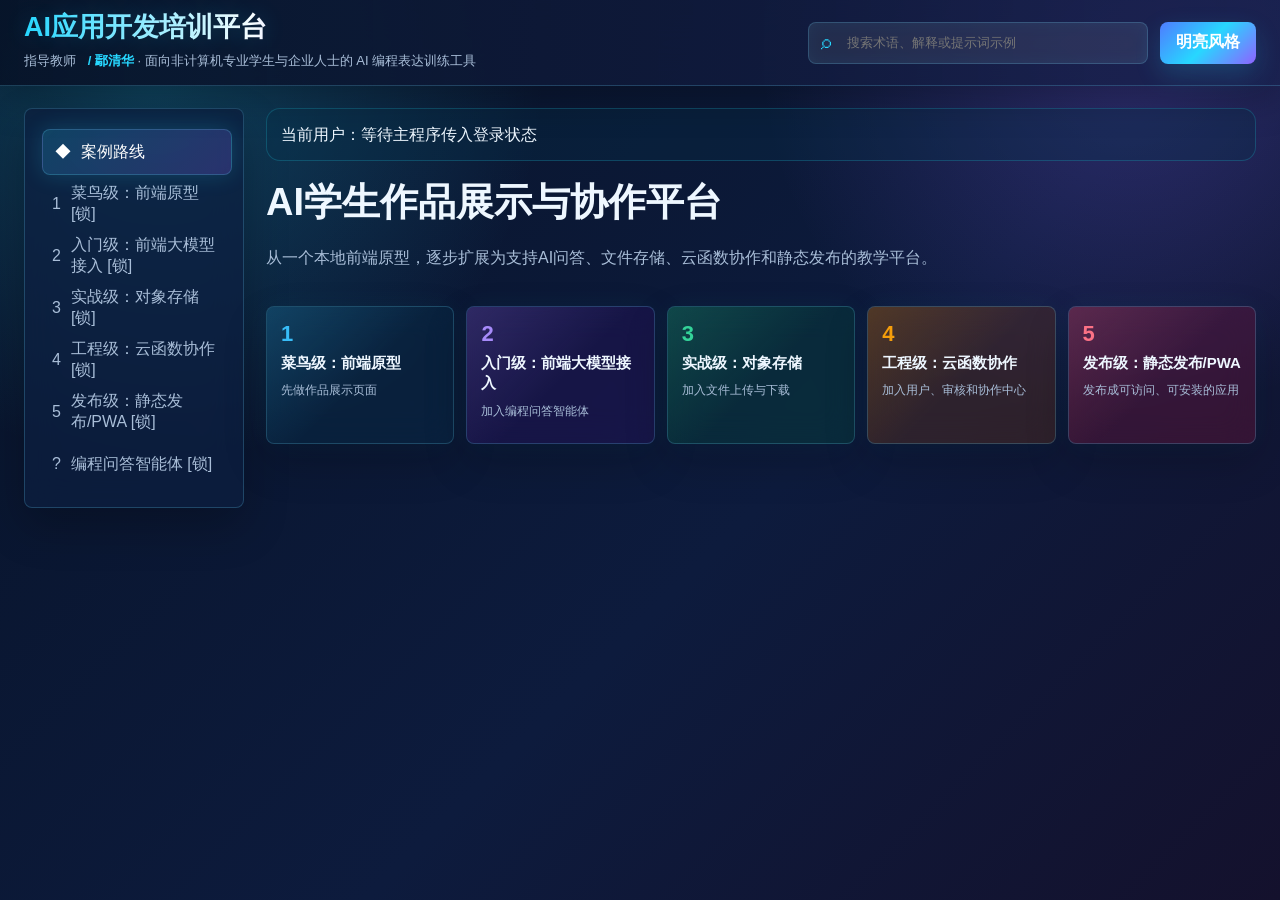
==== commit f474d4c3: "Add files via upload" ====
--- a/training.html
+++ b/training.html
@@ -3,7 +3,7 @@
 <head>
   <meta charset="UTF-8" />
   <meta name="viewport" content="width=device-width, initial-scale=1.0" />
-  <title>AI应用开发提示词术语训练平台</title>
+  <title>AI应用开发培训平台</title>
   <style>
     :root {
       --bg: #071328;
@@ -886,6 +886,118 @@
     }
 
     .toast.show { transform: translateY(0); opacity: 1; }
+
+    .training-userbar {
+      margin-bottom: 16px;
+      padding: 12px 14px;
+      border: 1px solid rgba(34, 211, 238, .22);
+      border-radius: 14px;
+      background: rgba(8, 47, 73, .32);
+      color: var(--text);
+      line-height: 1.7;
+    }
+
+    .case-step-card {
+      cursor: pointer;
+      min-height: 138px;
+      padding: 14px;
+      position: relative;
+      overflow: hidden;
+      transition: transform .18s ease, border-color .18s ease, box-shadow .18s ease;
+    }
+
+    .case-step-card .step-no {
+      font-size: 22px;
+      font-weight: 900;
+      color: var(--stage-accent, var(--brand));
+      margin-bottom: 6px;
+      letter-spacing: .04em;
+    }
+
+    .case-step-card h3 {
+      font-size: 15px;
+      margin-bottom: 8px;
+      line-height: 1.35;
+    }
+
+    .case-step-card p {
+      font-size: 12px;
+      line-height: 1.55;
+      margin: 0 0 6px;
+    }
+
+    .case-step-card:hover {
+      transform: translateY(-3px);
+      border-color: color-mix(in srgb, var(--stage-accent, #22d3ee) 55%, transparent);
+      box-shadow: 0 16px 36px rgba(0, 0, 0, .22), 0 0 22px color-mix(in srgb, var(--stage-accent, #22d3ee) 18%, transparent);
+    }
+
+    .case-step-card::before {
+      content: "";
+      position: absolute;
+      inset: 0;
+      background: linear-gradient(135deg, color-mix(in srgb, var(--stage-accent, #22d3ee) 18%, transparent), transparent 52%);
+      pointer-events: none;
+    }
+
+    .case-step-card > * {
+      position: relative;
+      z-index: 1;
+    }
+
+    .case-stage-grid {
+      display: grid;
+      grid-template-columns: repeat(5, minmax(0, 1fr));
+      gap: 12px;
+      margin-top: 10px;
+    }
+
+    .stage-tone-0 { --stage-accent: #38bdf8; background: rgba(8, 47, 73, .42); }
+    .stage-tone-1 { --stage-accent: #a78bfa; background: rgba(46, 16, 101, .34); }
+    .stage-tone-2 { --stage-accent: #34d399; background: rgba(6, 78, 59, .32); }
+    .stage-tone-3 { --stage-accent: #f59e0b; background: rgba(120, 53, 15, .30); }
+    .stage-tone-4 { --stage-accent: #fb7185; background: rgba(136, 19, 55, .30); }
+
+    @media (max-width: 1180px) {
+      .case-stage-grid { grid-template-columns: repeat(3, minmax(0, 1fr)); }
+    }
+
+    @media (max-width: 760px) {
+      .case-stage-grid { grid-template-columns: 1fr; }
+    }
+
+    .stage-summary {
+      display: grid;
+      grid-template-columns: repeat(auto-fit, minmax(220px, 1fr));
+      gap: 12px;
+      margin: 16px 0;
+    }
+
+    .stage-pill {
+      border: 1px solid rgba(148, 163, 184, .18);
+      border-radius: 14px;
+      background: rgba(2, 6, 23, .22);
+      padding: 12px;
+      line-height: 1.7;
+    }
+
+    .qa-shell {
+      display: grid;
+      grid-template-columns: minmax(260px, 360px) 1fr;
+      gap: 16px;
+      align-items: start;
+    }
+
+    .qa-answer {
+      min-height: 260px;
+      white-space: pre-wrap;
+      line-height: 1.8;
+    }
+
+    .qa-input {
+      min-height: 160px;
+      resize: vertical;
+    }
 
     @media (max-width: 1050px) {
       :root { --side-width: 188px; }
@@ -937,7 +1049,7 @@
 <body>
   <header class="topbar">
     <div class="brand">
-      <h1>AI应用开发提示词术语训练平台</h1>
+      <h1>AI应用开发培训平台</h1>
       <p>指导教师 <span class="teacher">/ 鄢清华</span> · 面向非计算机专业学生与企业人士的 AI 编程表达训练工具</p>
     </div>
     <div class="top-actions">
@@ -965,6 +1077,7 @@
       <section id="journey" class="view"></section>
       <section id="builder" class="view"></section>
       <section id="quiz" class="view"></section>
+      <section id="qa" class="view"></section>
       <section id="admin" class="view"></section>
       <section id="searchResults" class="view"></section>
     </main>
@@ -980,9 +1093,18 @@
       { id: "level2", label: "实战级：对象存储", icon: "3", access: "user" },
       { id: "level3", label: "工程级：云函数部署", icon: "4", access: "user" },
       { id: "level4", label: "发布级：静态部署", icon: "5", access: "user" },
-      { id: "quiz", label: "小测验", icon: "✓", access: "user" },
-      { id: "admin", label: "系统管理", icon: "★", access: "admin" }
+      { id: "quiz", label: "小测验", icon: "✓", access: "user" }
     ];
+
+    navItems.splice(0, navItems.length,
+      { id: "home", label: "案例路线", icon: "◆", access: "public" },
+      { id: "level0", label: "菜鸟级：前端原型", icon: "1", access: "user" },
+      { id: "level1", label: "入门级：前端大模型接入", icon: "2", access: "user" },
+      { id: "level2", label: "实战级：对象存储", icon: "3", access: "user" },
+      { id: "level3", label: "工程级：云函数协作", icon: "4", access: "user" },
+      { id: "level4", label: "发布级：静态发布/PWA", icon: "5", access: "user" },
+      { id: "qa", label: "编程问答智能体", icon: "?", access: "user" }
+    );
 
     const terms = [
       ["项目与文件结构类", "单文件 HTML", "把页面结构、样式和脚本都写在一个 HTML 文件中。", "像一个装好所有零件的演示文件，打开浏览器就能运行。", "请生成一个单文件 HTML 程序，CSS 和 JavaScript 全部内嵌。"],
@@ -2479,8 +2601,285 @@
       });
     }
 
+    const productCase = {
+      name: "AI学生作品展示与协作平台",
+      goal: "从一个本地前端原型，逐步扩展为支持AI问答、文件存储、云函数协作和静态发布的教学平台。",
+      stages: [
+        {
+          rank: "菜鸟级",
+          level: "前端原型",
+          title: "先做作品展示页面",
+          goal: "用单文件 HTML 做出本地可运行的作品展示原型。",
+          additions: ["作品卡片列表", "作品上传表单", "本地数组模拟数据", "详情查看和筛选", "响应式布局"],
+          logic: ["设计页面结构", "准备模拟作品数据", "渲染作品列表", "提交表单写入本地数组", "检查移动端布局"],
+          terms: ["单文件 HTML", "前端页面", "卡片式布局", "表单输入", "响应式布局"],
+          prompt: "请生成一个单文件 HTML 的“AI学生作品展示平台”前端原型。要求包含作品列表、作品上传表单、作品详情查看、分类筛选和响应式布局。所有数据先使用 JavaScript 数组模拟，不接后端、不接云函数、不写真实密钥。请返回完整可运行代码。",
+          problems: ["页面能打开但列表不显示", "表单提交后没有新增作品", "手机端卡片挤在一起"],
+          effect: "完成后，学生能理解一个应用最基本的界面、数据和交互流程。"
+        },
+        {
+          rank: "入门级",
+          level: "前端大模型接入",
+          title: "加入编程问答智能体",
+          goal: "在前端接入大模型，让系统能回答知识和技能问题。",
+          additions: ["API Key 输入", "Base URL 和模型选择", "知识问答窗口", "系统提示词限制", "回答格式约束"],
+          logic: ["填写 API Key", "输入知识问题", "前端调用大模型接口", "返回概念解释", "提醒项目报错去协作中心"],
+          terms: ["API Key", "前端大模型接入", "模型选择", "提示词模板", "结构化输出"],
+          prompt: "请在现有前端原型中增加“编程问答智能体”。它只回答AI应用开发相关知识和技能问题，例如前端、云函数、百度云 BOS、PWA、GitHub Pages、报错含义等。它不能生成完整代码、不能生成文件、不能替学生完成项目。请用前端方式调用大模型接口，并保留 API Key、Base URL、模型选择配置。",
+          problems: ["API Key 填错导致无法回答", "模型返回了完整代码", "学生把项目报错当成知识问题提问"],
+          effect: "完成后，学生能理解前端如何调用大模型，也能区分“知识问答”和“项目修复”。"
+        },
+        {
+          rank: "实战级",
+          level: "对象存储",
+          title: "加入文件上传与下载",
+          goal: "让平台能保存 HTML、ZIP、截图、TXT 等学习材料。",
+          additions: ["上传前端文件", "上传云函数包", "上传其它材料", "保存到对象存储", "文件下载按钮"],
+          logic: ["选择文件", "提交到上传接口", "对象存储保存文件", "返回文件记录", "用户或管理员下载"],
+          terms: ["对象存储", "Bucket", "Object", "文件上传", "权限策略"],
+          prompt: "请为平台增加百度云 BOS 对象存储文件模块，支持上传前端文件、云函数 zip 包、截图、TXT 和 PDF。文件保存到 BOS 后返回文件记录。界面只提供下载按钮，不直接打开 HTML 或文本文件，避免乱码和安全问题。",
+          problems: ["上传成功但换电脑看不到", "HTML 文件点开乱码", "BOS 权限或跨域配置不正确"],
+          effect: "完成后，学生能理解真实项目文件为什么要放到对象存储，并知道上传和下载不是同一件事。"
+        },
+        {
+          rank: "工程级",
+          level: "云函数协作",
+          title: "加入用户、审核和协作中心",
+          goal: "把关键数据和权限校验放到云端，支持多用户和管理员处理。",
+          additions: ["统一登录身份", "作品审核", "协作问题提交", "管理员回传修复文件", "用户行为日志"],
+          logic: ["前端发送 action", "云函数校验身份", "读写 BOS 数据文件", "按角色返回列表", "管理员处理队列"],
+          terms: ["云函数", "接口 action", "权限校验", "日志调试", "JSON 数据"],
+          prompt: "请为平台设计云函数接口，支持统一登录、作品提交审核、协作问题提交、管理员回传修复文件、用户行为日志。要求普通用户只能看到自己的数据，管理员可以查看全部队列。敏感密钥只放在云函数环境变量中，前端不能写死。",
+          problems: ["管理员看不到待审核数据", "A 用户看到了 B 用户文件", "云函数返回 400 或 500"],
+          effect: "完成后，系统具备多用户协作、管理员处理和云端记录能力。"
+        },
+        {
+          rank: "发布级",
+          level: "静态发布/PWA",
+          title: "发布成可访问、可安装的应用",
+          goal: "把平台部署到 GitHub Pages，并处理 PWA 缓存和版本更新。",
+          additions: ["GitHub Pages 静态发布", "manifest 图标", "service-worker 缓存", "桌面安装", "版本更新检查"],
+          logic: ["整理 index.html 和资源", "上传 GitHub", "开启 Pages", "访问静态链接", "安装桌面图标并测试更新"],
+          terms: ["GitHub Pages", "静态部署", "PWA", "Service Worker", "版本更新"],
+          prompt: "请将平台整理为可部署到 GitHub Pages 的静态网页项目，包含 index.html、manifest.json、service-worker.js 和图标资源。要求 PWA 可安装到桌面，并在更新版本后能主动刷新缓存，避免桌面图标打开旧页面。",
+          problems: ["GitHub 链接打开还是旧版本", "PWA 桌面图标缓存旧页面", "本地 file:// 打开导致 manifest 报 CORS"],
+          effect: "完成后，学生能把作品发布成真实可访问、可安装、可更新的网页应用。"
+        }
+      ]
+    };
+
+    function receiveParentUser(user) {
+      if (!user || !user.name || !user.phone) return;
+      currentUser = {
+        name: user.name,
+        phone: user.phone,
+        role: user.role === "admin" ? "admin" : "user",
+        firstLoginTime: user.firstLoginTime || "",
+        loginCount: user.loginCount || 0,
+        lastLoginTime: user.lastLoginTime || ""
+      };
+      sessionStorage.setItem("ai-training-parent-user", JSON.stringify(currentUser));
+      renderNav();
+      renderHome();
+      productCase.stages.forEach((_, index) => renderLevelPage(index));
+      renderQA();
+      renderAdmin();
+    }
+
+    function loadParentUser() {
+      try {
+        const saved = JSON.parse(sessionStorage.getItem("ai-training-parent-user") || localStorage.getItem("ai-training-parent-user") || "null");
+        const isExpired = saved?.trainingSessionAt && Date.now() - saved.trainingSessionAt > 12 * 60 * 60 * 1000;
+        if (isExpired) {
+          sessionStorage.removeItem("ai-training-parent-user");
+          localStorage.removeItem("ai-training-parent-user");
+          return;
+        }
+        if (saved?.name && saved?.phone) currentUser = saved;
+      } catch (err) {}
+    }
+
+    window.addEventListener("message", event => {
+      if (event.data?.type === "DS_PLATFORM_USER") receiveParentUser(event.data.user);
+    });
+
+    function getCurrentCase() {
+      return productCase;
+    }
+
+    function getCurrentJourneyStages() {
+      return productCase.stages;
+    }
+
+    function renderCaseChooser() {
+      return `
+        <div class="training-userbar">
+          当前用户：${currentUser ? `${escapeHtml(currentUser.name)} · ${currentUser.role === "admin" ? "管理员" : "学生"}` : "等待主程序传入登录状态"}
+        </div>
+      `;
+    }
+
+    function renderHome() {
+      $("#home").innerHTML = `
+        ${renderCaseChooser()}
+        <div class="section-title" style="margin-top: 6px;">
+          <div><h2>${productCase.name}</h2><p class="muted">${productCase.goal}</p></div>
+        </div>
+        <div class="case-stage-grid">
+          ${productCase.stages.map((stage, index) => `
+            <div class="glass-card case-step-card stage-tone-${index}" data-home-level="${index}">
+              <div class="step-no">${index + 1}</div>
+              <h3>${stage.rank}：${stage.level}</h3>
+              <p class="muted">${stage.title}</p>
+            </div>
+          `).join("")}
+        </div>
+      `;
+      $$("#home [data-home-level]").forEach(card => card.addEventListener("click", () => switchView(`level${card.dataset.homeLevel}`)));
+    }
+
+    function stageListHtml(items) {
+      return `<div class="stage-summary">${items.map(item => `<div class="stage-pill">${escapeHtml(item)}</div>`).join("")}</div>`;
+    }
+
+    function renderLevelPage(index) {
+      const stage = productCase.stages[index];
+      const viewId = `level${index}`;
+      const activeTab = levelTabState[index] || "overview";
+      $(`#${viewId}`).innerHTML = `
+        ${index === 0 ? renderCaseChooser() : ""}
+        <div class="section-title">
+          <div><h2>${stage.rank}：${stage.level}</h2><p class="muted">${stage.title}</p></div>
+          <span class="chip">${productCase.name}</span>
+        </div>
+        <div class="subnav">
+          ${levelTabs.map(([id, label]) => `<button class="subnav-btn ${id === activeTab ? "active" : ""}" data-tab="${id}" data-level="${index}">${label}</button>`).join("")}
+        </div>
+        <div class="glass-card">${levelTabHtml(stage, activeTab, index)}</div>
+      `;
+      $$(`#${viewId} .subnav-btn`).forEach(btn => btn.addEventListener("click", () => {
+        levelTabState[index] = btn.dataset.tab;
+        renderLevelPage(index);
+      }));
+      $$(`#${viewId} [data-copy-stage-prompt]`).forEach(btn => btn.addEventListener("click", async () => {
+        await navigator.clipboard.writeText(decodeURIComponent(btn.dataset.copyStagePrompt));
+        showToast("提示词已复制");
+      }));
+    }
+
+    function levelTabHtml(stage, tab, index) {
+      if (tab === "overview") {
+        return `
+          <h3>本级目标</h3>
+          <p class="muted">${stage.goal}</p>
+          <div class="process-flow" style="margin-top:16px;">
+            ${stage.logic.map((item, i) => `<span>${escapeHtml(item)}</span>${i < stage.logic.length - 1 ? `<b class="muted">→</b>` : ""}`).join("")}
+          </div>
+        `;
+      }
+      if (tab === "features") return `<h3>本级新增功能</h3>${stageListHtml(stage.additions)}`;
+      if (tab === "operate") return `<h3>用户操作流程</h3><div class="process-flow">${stage.logic.map((x, i, arr) => `<span>${escapeHtml(x)}</span>${i < arr.length - 1 ? `<b class="muted">→</b>` : ""}`).join("")}</div><p class="muted">${getOperationNote(index)}</p>`;
+      if (tab === "terms") return `<h3>本级关键术语</h3>${stageListHtml(stage.terms)}`;
+      if (tab === "prompt") return `
+        <h3>本级提示词模板</h3>
+        <p class="muted">${getPromptExplain(index)}</p>
+        <div class="prompt-box">${escapeHtml(stage.prompt)}</div>
+        <button class="gradient-btn" data-copy-stage-prompt="${encodeURIComponent(stage.prompt)}" style="margin-top:12px;">一键复制提示词</button>
+      `;
+      if (tab === "problems") return `<h3>常见问题</h3>${stageListHtml(stage.problems)}`;
+      return `
+        <h3>完成标准</h3>
+        <p class="muted">${stage.effect}</p>
+        <div class="grid two-grid" style="margin-top:16px;">
+          <div class="compare-card"><b>本级完成后</b><p class="muted">${stage.additions.join("、")}</p></div>
+          <div class="compare-card"><b>下一步</b><p class="muted">${productCase.stages[index + 1] ? `${productCase.stages[index + 1].rank}：${productCase.stages[index + 1].level}` : "提交作品并持续迭代"}</p></div>
+        </div>
+      `;
+    }
+
+    function getOperationNote(index) {
+      return [
+        "本级只做前端本地原型，目的是先让学生看见产品形态。",
+        "本级只做知识问答，不让智能体生成完整代码或文件。",
+        "本级重点理解文件保存、下载和权限，不直接打开用户上传的 HTML。",
+        "本级重点理解云函数负责权限、记录和跨设备数据共享。",
+        "本级重点理解静态发布、桌面安装和缓存更新。"
+      ][index] || "";
+    }
+
+    function getPromptExplain(index) {
+      return [
+        "提示词要说清页面、表单、列表、数据模拟和运行方式。",
+        "提示词要明确智能体边界：只答知识，不生成完整代码。",
+        "提示词要明确文件类别、存储位置、下载方式和权限。",
+        "提示词要明确云函数接口、action、角色权限和日志。",
+        "提示词要明确 GitHub Pages、PWA 文件和缓存版本。"
+      ][index] || "";
+    }
+
+    function renderQA() {
+      $("#qa").innerHTML = `
+        <div class="section-title">
+          <div><h2>编程问答智能体</h2><p class="muted">只回答知识和技能问题，不生成完整代码、不生成文件、不替学生修项目。</p></div>
+        </div>
+        ${renderCaseChooser()}
+        <div class="qa-shell">
+          <div class="glass-card">
+            <h3>提问</h3>
+            <p class="muted">可以问：什么是云函数？为什么 PWA 会缓存旧页面？BOS 为什么需要权限？</p>
+            <textarea id="qaQuestion" class="qa-input" placeholder="请输入 AI 应用开发相关知识问题"></textarea>
+            <button class="gradient-btn" id="qaAskBtn" style="margin-top:12px;">提问</button>
+          </div>
+          <div class="glass-card">
+            <h3>回答</h3>
+            <div id="qaAnswer" class="qa-answer muted">回答会显示在这里。项目报错、文件修复、代码生成，请去主平台“协作中心”。</div>
+          </div>
+        </div>
+      `;
+      $("#qaAskBtn").addEventListener("click", askTrainingQA);
+    }
+
+    function getTrainingAiSettings() {
+      const settings = JSON.parse(localStorage.getItem("simple_ds_settings") || "{}");
+      return {
+        key: sessionStorage.getItem("simple_ds_key") || localStorage.getItem("simple_ds_key") || "",
+        baseUrl: (settings.baseUrl || "https://api.deepseek.com").replace(/\/$/, ""),
+        model: settings.modelName || "deepseek-chat"
+      };
+    }
+
+    async function askTrainingQA() {
+      const question = $("#qaQuestion").value.trim();
+      if (!question) return showToast("请先输入问题");
+      const { key, baseUrl, model } = getTrainingAiSettings();
+      if (!key) {
+        $("#qaAnswer").textContent = "请先在主程序右上角 API 设置中填写并保存 API Key。这个问答智能体使用前端大模型接入，只回答知识和技能问题。";
+        return;
+      }
+      $("#qaAnswer").textContent = "正在思考...";
+      try {
+        const res = await fetch(`${baseUrl}/chat/completions`, {
+          method: "POST",
+          headers: { "Content-Type": "application/json", Authorization: `Bearer ${key}` },
+          body: JSON.stringify({
+            model,
+            temperature: 0.3,
+            messages: [
+              { role: "system", content: "你是AI应用开发培训问答智能体。只回答知识、概念、技能和排错思路。不要生成完整代码，不要生成文件，不要替学生完成项目。回答格式：一句话解释、生活类比、操作建议、如涉及具体项目报错则提醒去协作中心提交材料。" },
+              { role: "user", content: question }
+            ]
+          })
+        });
+        const data = await res.json();
+        if (!res.ok) throw new Error(data.error?.message || "大模型请求失败");
+        $("#qaAnswer").textContent = data.choices?.[0]?.message?.content || "没有收到有效回答。";
+      } catch (err) {
+        $("#qaAnswer").textContent = `问答失败：${err.message || err}`;
+      }
+    }
+
     function init() {
-      loadCurrentUser();
+      loadParentUser();
       renderNav();
       renderHome();
       renderAuth();
@@ -2489,9 +2888,9 @@
       renderGraph();
       renderCases();
       renderJourney();
-      journeyStages.forEach((_, index) => renderLevelPage(index));
+      productCase.stages.forEach((_, index) => renderLevelPage(index));
       renderBuilder();
-      renderQuiz();
+      renderQA();
       renderAdmin();
       initTheme();
       initSearch();
